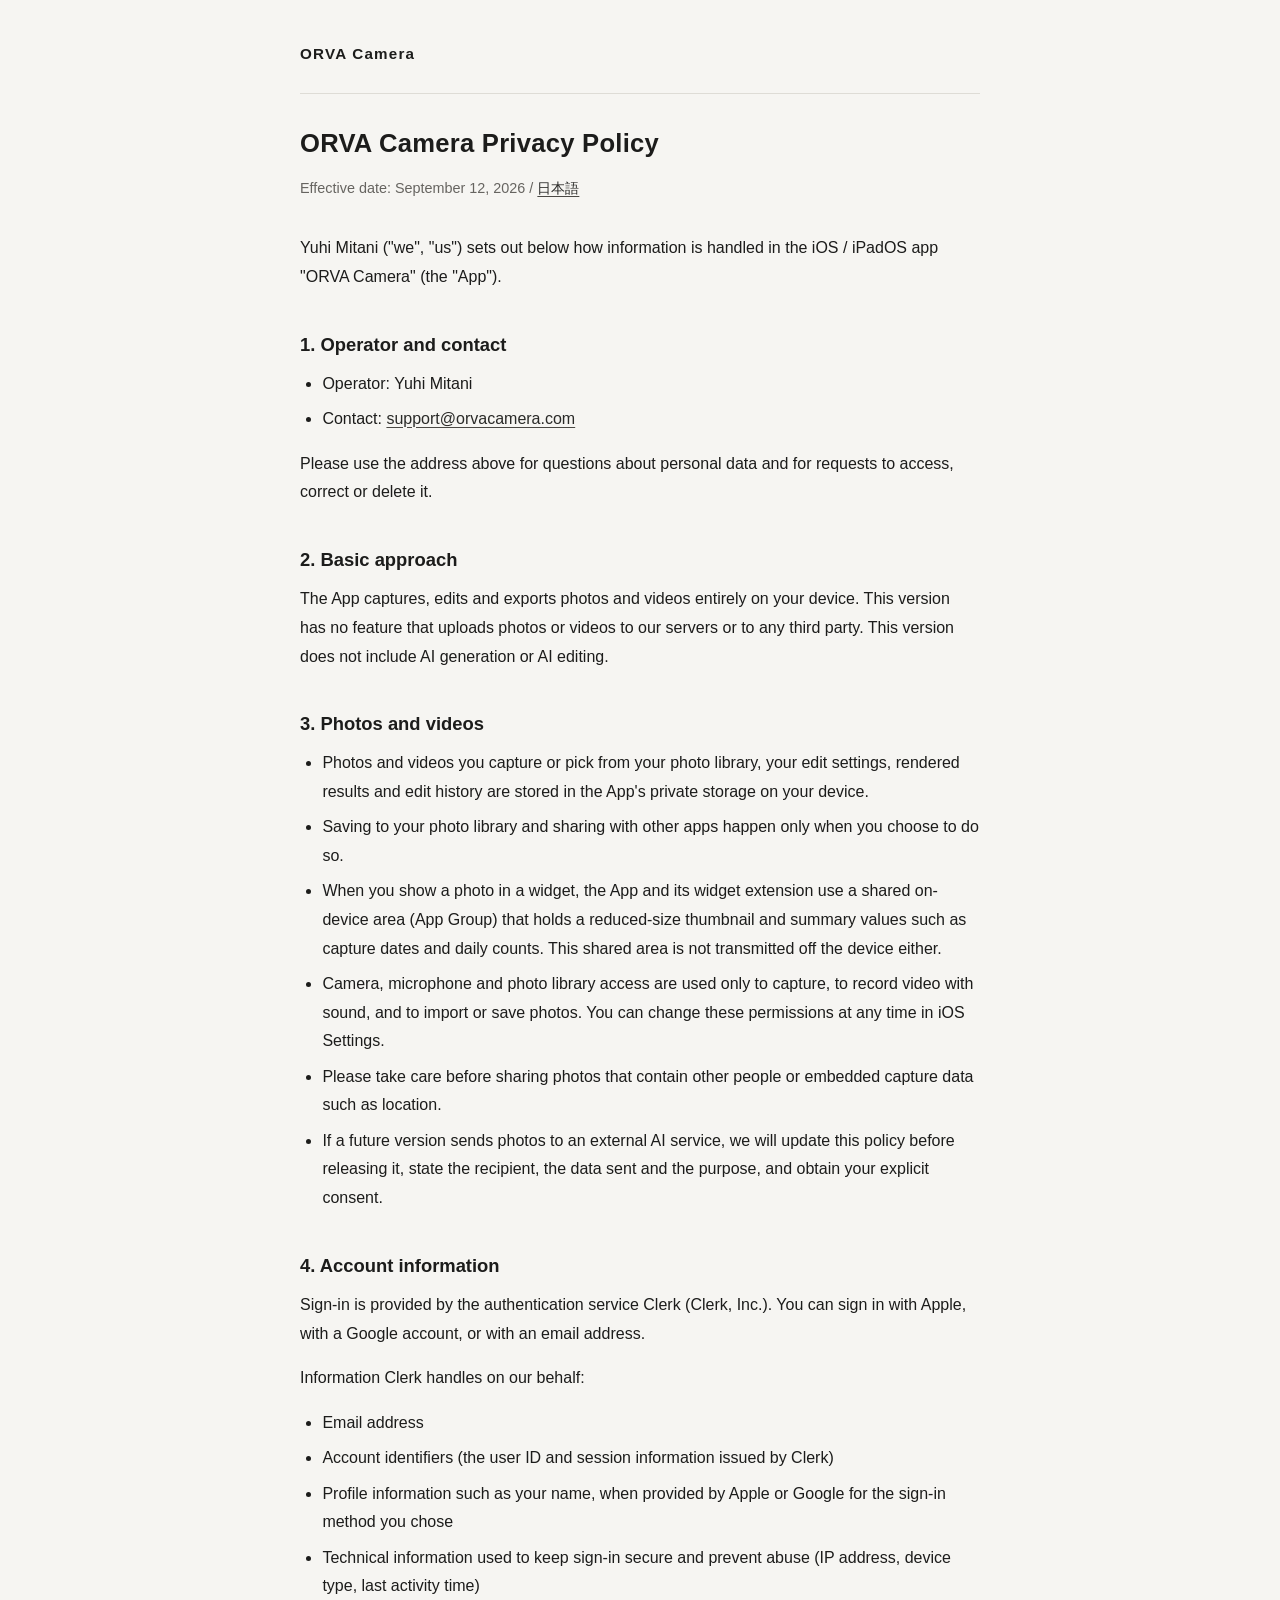
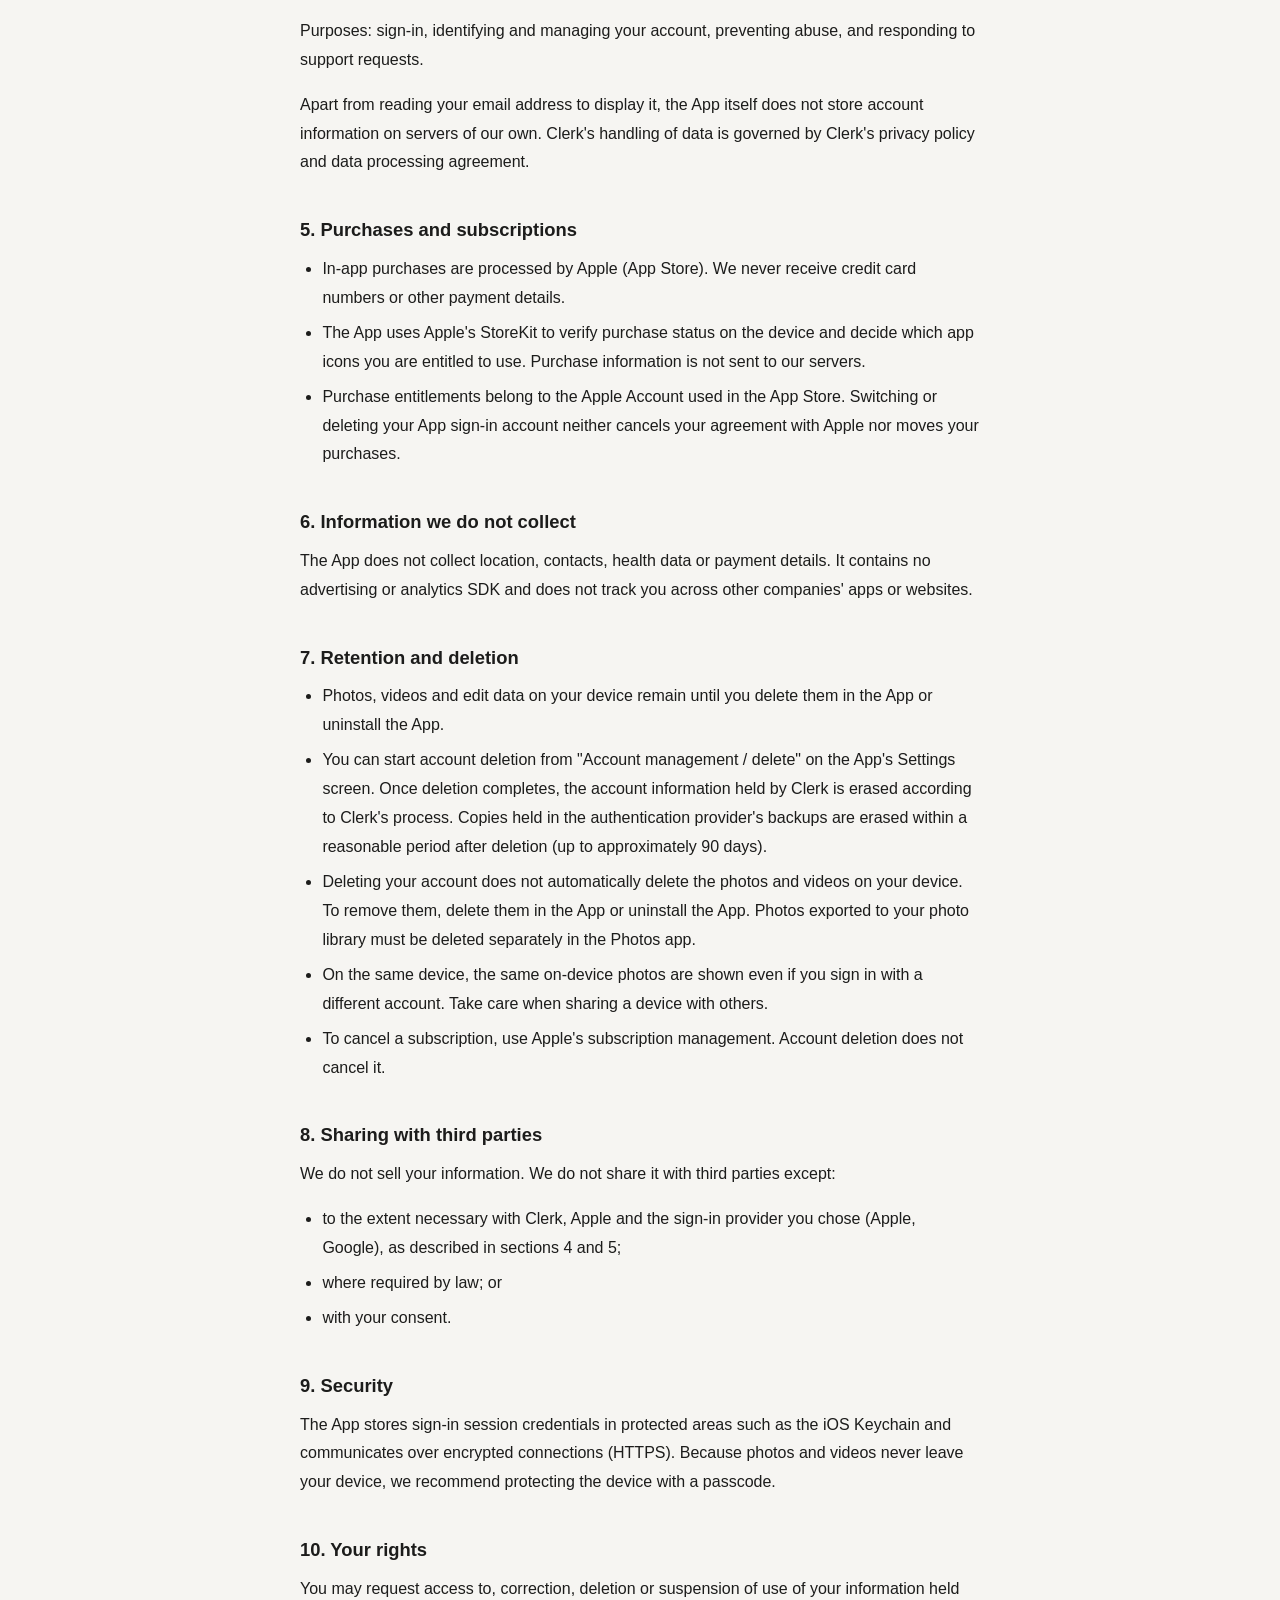
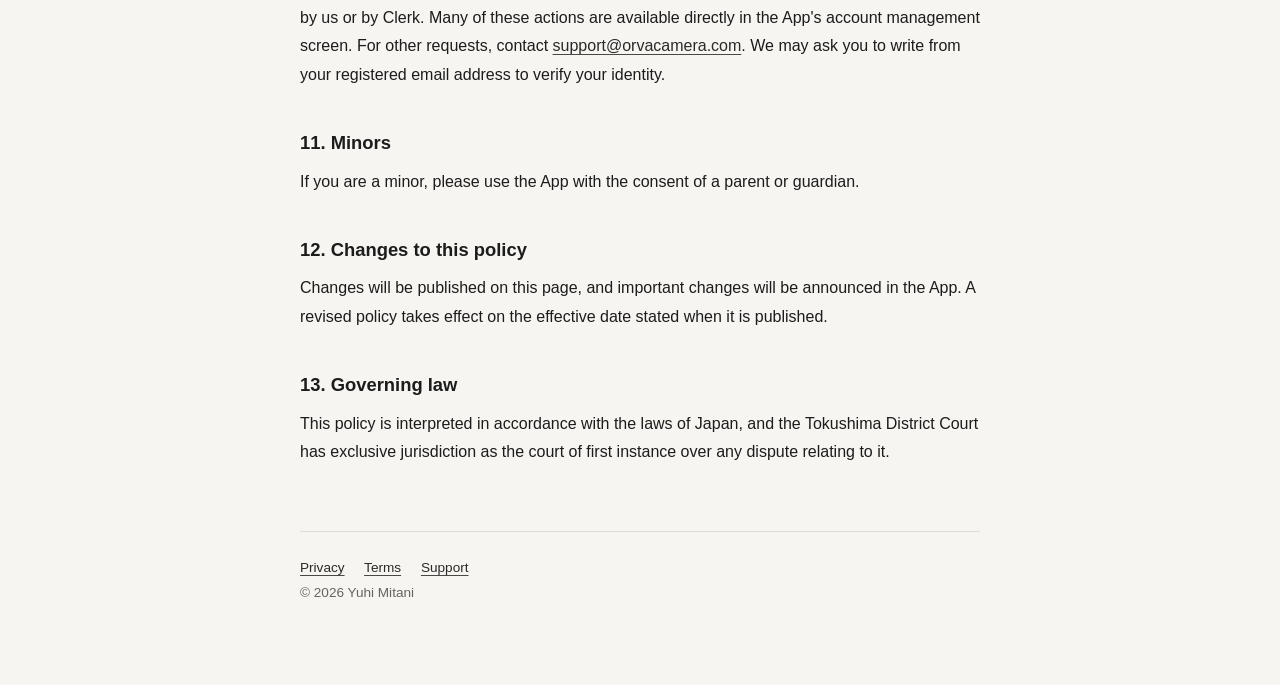
==== privacy-en.html @ 993635c6 "Publish ORVA Camera legal and support pages Co-Authored-By: Claude Fable 5.1 <noreply@anthropic.com>" ====
<!doctype html>
<html lang="en">
<head>
  <meta charset="utf-8">
  <meta name="viewport" content="width=device-width, initial-scale=1">
  <title>Privacy Policy — ORVA Camera</title>
  <link rel="stylesheet" href="style.css">
</head>
<body>
  <div class="wrap">
    <header class="site">
      <a href="index.html">ORVA Camera</a>
    </header>

    <main>
      <h1>ORVA Camera Privacy Policy</h1>
      <p class="meta">Effective date: September 12, 2026 / <a href="privacy.html">日本語</a></p>

      <p>Yuhi Mitani ("we", "us") sets out below how information is handled in the iOS / iPadOS app "ORVA Camera" (the "App").</p>

      <h2>1. Operator and contact</h2>
      <ul>
        <li>Operator: Yuhi Mitani</li>
        <li>Contact: <a href="mailto:support@orvacamera.com">support@orvacamera.com</a></li>
      </ul>
      <p>Please use the address above for questions about personal data and for requests to access, correct or delete it.</p>

      <h2>2. Basic approach</h2>
      <p>The App captures, edits and exports photos and videos entirely on your device. This version has no feature that uploads photos or videos to our servers or to any third party. This version does not include AI generation or AI editing.</p>

      <h2>3. Photos and videos</h2>
      <ul>
        <li>Photos and videos you capture or pick from your photo library, your edit settings, rendered results and edit history are stored in the App's private storage on your device.</li>
        <li>Saving to your photo library and sharing with other apps happen only when you choose to do so.</li>
        <li>When you show a photo in a widget, the App and its widget extension use a shared on-device area (App Group) that holds a reduced-size thumbnail and summary values such as capture dates and daily counts. This shared area is not transmitted off the device either.</li>
        <li>Camera, microphone and photo library access are used only to capture, to record video with sound, and to import or save photos. You can change these permissions at any time in iOS Settings.</li>
        <li>Please take care before sharing photos that contain other people or embedded capture data such as location.</li>
        <li>If a future version sends photos to an external AI service, we will update this policy before releasing it, state the recipient, the data sent and the purpose, and obtain your explicit consent.</li>
      </ul>

      <h2>4. Account information</h2>
      <p>Sign-in is provided by the authentication service Clerk (Clerk, Inc.). You can sign in with Apple, with a Google account, or with an email address.</p>
      <p>Information Clerk handles on our behalf:</p>
      <ul>
        <li>Email address</li>
        <li>Account identifiers (the user ID and session information issued by Clerk)</li>
        <li>Profile information such as your name, when provided by Apple or Google for the sign-in method you chose</li>
        <li>Technical information used to keep sign-in secure and prevent abuse (IP address, device type, last activity time)</li>
      </ul>
      <p>Purposes: sign-in, identifying and managing your account, preventing abuse, and responding to support requests.</p>
      <p>Apart from reading your email address to display it, the App itself does not store account information on servers of our own. Clerk's handling of data is governed by Clerk's privacy policy and data processing agreement.</p>

      <h2>5. Purchases and subscriptions</h2>
      <ul>
        <li>In-app purchases are processed by Apple (App Store). We never receive credit card numbers or other payment details.</li>
        <li>The App uses Apple's StoreKit to verify purchase status on the device and decide which app icons you are entitled to use. Purchase information is not sent to our servers.</li>
        <li>Purchase entitlements belong to the Apple Account used in the App Store. Switching or deleting your App sign-in account neither cancels your agreement with Apple nor moves your purchases.</li>
      </ul>

      <h2>6. Information we do not collect</h2>
      <p>The App does not collect location, contacts, health data or payment details. It contains no advertising or analytics SDK and does not track you across other companies' apps or websites.</p>

      <h2>7. Retention and deletion</h2>
      <ul>
        <li>Photos, videos and edit data on your device remain until you delete them in the App or uninstall the App.</li>
        <li>You can start account deletion from "Account management / delete" on the App's Settings screen. Once deletion completes, the account information held by Clerk is erased according to Clerk's process. Copies held in the authentication provider's backups are erased within a reasonable period after deletion (up to approximately 90 days).</li>
        <li>Deleting your account does not automatically delete the photos and videos on your device. To remove them, delete them in the App or uninstall the App. Photos exported to your photo library must be deleted separately in the Photos app.</li>
        <li>On the same device, the same on-device photos are shown even if you sign in with a different account. Take care when sharing a device with others.</li>
        <li>To cancel a subscription, use Apple's subscription management. Account deletion does not cancel it.</li>
      </ul>

      <h2>8. Sharing with third parties</h2>
      <p>We do not sell your information. We do not share it with third parties except:</p>
      <ul>
        <li>to the extent necessary with Clerk, Apple and the sign-in provider you chose (Apple, Google), as described in sections 4 and 5;</li>
        <li>where required by law; or</li>
        <li>with your consent.</li>
      </ul>

      <h2>9. Security</h2>
      <p>The App stores sign-in session credentials in protected areas such as the iOS Keychain and communicates over encrypted connections (HTTPS). Because photos and videos never leave your device, we recommend protecting the device with a passcode.</p>

      <h2>10. Your rights</h2>
      <p>You may request access to, correction, deletion or suspension of use of your information held by us or by Clerk. Many of these actions are available directly in the App's account management screen. For other requests, contact <a href="mailto:support@orvacamera.com">support@orvacamera.com</a>. We may ask you to write from your registered email address to verify your identity.</p>

      <h2>11. Minors</h2>
      <p>If you are a minor, please use the App with the consent of a parent or guardian.</p>

      <h2>12. Changes to this policy</h2>
      <p>Changes will be published on this page, and important changes will be announced in the App. A revised policy takes effect on the effective date stated when it is published.</p>

      <h2>13. Governing law</h2>
      <p>This policy is interpreted in accordance with the laws of Japan, and the Tokushima District Court has exclusive jurisdiction as the court of first instance over any dispute relating to it.</p>
    </main>

    <footer class="site">
      <nav>
        <a href="privacy-en.html">Privacy</a>
        <a href="terms-en.html">Terms</a>
        <a href="support.html">Support</a>
      </nav>
      <p>© 2026 Yuhi Mitani</p>
    </footer>
  </div>
</body>
</html>
---- style.css ----
:root {
  color-scheme: dark light;
  --bg: #0f0f10;
  --fg: #e6e4df;
  --muted: #9a978f;
  --line: #2a2a2c;
  --link: #d9d5cc;
  --accent: #b8b3a7;
}

@media (prefers-color-scheme: light) {
  :root {
    --bg: #f6f5f2;
    --fg: #1c1c1b;
    --muted: #666460;
    --line: #dedcd6;
    --link: #2a2a28;
    --accent: #4a4844;
  }
}

* {
  box-sizing: border-box;
}

html {
  -webkit-text-size-adjust: 100%;
}

body {
  margin: 0;
  background: var(--bg);
  color: var(--fg);
  font-family: -apple-system, BlinkMacSystemFont, "Helvetica Neue", "Hiragino Sans", "Hiragino Kaku Gothic ProN", "Yu Gothic", "Segoe UI", Roboto, Arial, sans-serif;
  font-size: 16px;
  line-height: 1.8;
  -webkit-font-smoothing: antialiased;
}

.wrap {
  max-width: 720px;
  margin: 0 auto;
  padding: 1.5rem 1.25rem 4rem;
}

header.site {
  padding: 1rem 0 1.5rem;
  border-bottom: 1px solid var(--line);
  margin-bottom: 2rem;
}

header.site a {
  color: var(--fg);
  text-decoration: none;
  font-weight: 600;
  letter-spacing: 0.08em;
  font-size: 0.95rem;
}

h1 {
  font-size: 1.6rem;
  line-height: 1.35;
  font-weight: 600;
  margin: 0 0 1rem;
  letter-spacing: 0.01em;
}

h2 {
  font-size: 1.15rem;
  line-height: 1.4;
  font-weight: 600;
  margin: 2.5rem 0 0.75rem;
}

h3 {
  font-size: 1rem;
  font-weight: 600;
  margin: 1.75rem 0 0.5rem;
}

p, ul, ol {
  margin: 0 0 1rem;
}

ul, ol {
  padding-left: 1.4rem;
}

li {
  margin-bottom: 0.4rem;
}

li ul {
  margin-top: 0.4rem;
}

a {
  color: var(--link);
  text-decoration: underline;
  text-decoration-color: var(--accent);
  text-underline-offset: 0.2em;
}

a:hover {
  text-decoration-color: var(--fg);
}

.meta {
  color: var(--muted);
  font-size: 0.9rem;
  margin-bottom: 2rem;
}

.tagline {
  font-size: 1.25rem;
  color: var(--muted);
  margin: 0 0 1.5rem;
}

.lead {
  margin-bottom: 2rem;
}

.en {
  color: var(--muted);
}

.links {
  list-style: none;
  padding: 0;
  margin: 2rem 0;
}

.links li {
  padding: 0.6rem 0;
  border-top: 1px solid var(--line);
}

.links li:last-child {
  border-bottom: 1px solid var(--line);
}

.links a {
  text-decoration: none;
}

.links a:hover {
  text-decoration: underline;
}

.store {
  display: inline-block;
  margin-top: 0.5rem;
  padding: 0.6rem 1.1rem;
  border: 1px solid var(--line);
  border-radius: 999px;
  color: var(--muted);
  text-decoration: none;
  font-size: 0.95rem;
}

hr.sep {
  border: 0;
  border-top: 1px solid var(--line);
  margin: 3rem 0;
}

footer.site {
  margin-top: 4rem;
  padding-top: 1.5rem;
  border-top: 1px solid var(--line);
  color: var(--muted);
  font-size: 0.85rem;
}

footer.site nav a {
  margin-right: 1rem;
}

@media (max-width: 480px) {
  body {
    font-size: 15px;
  }
  .wrap {
    padding: 1rem 1rem 3rem;
  }
  h1 {
    font-size: 1.4rem;
  }
}
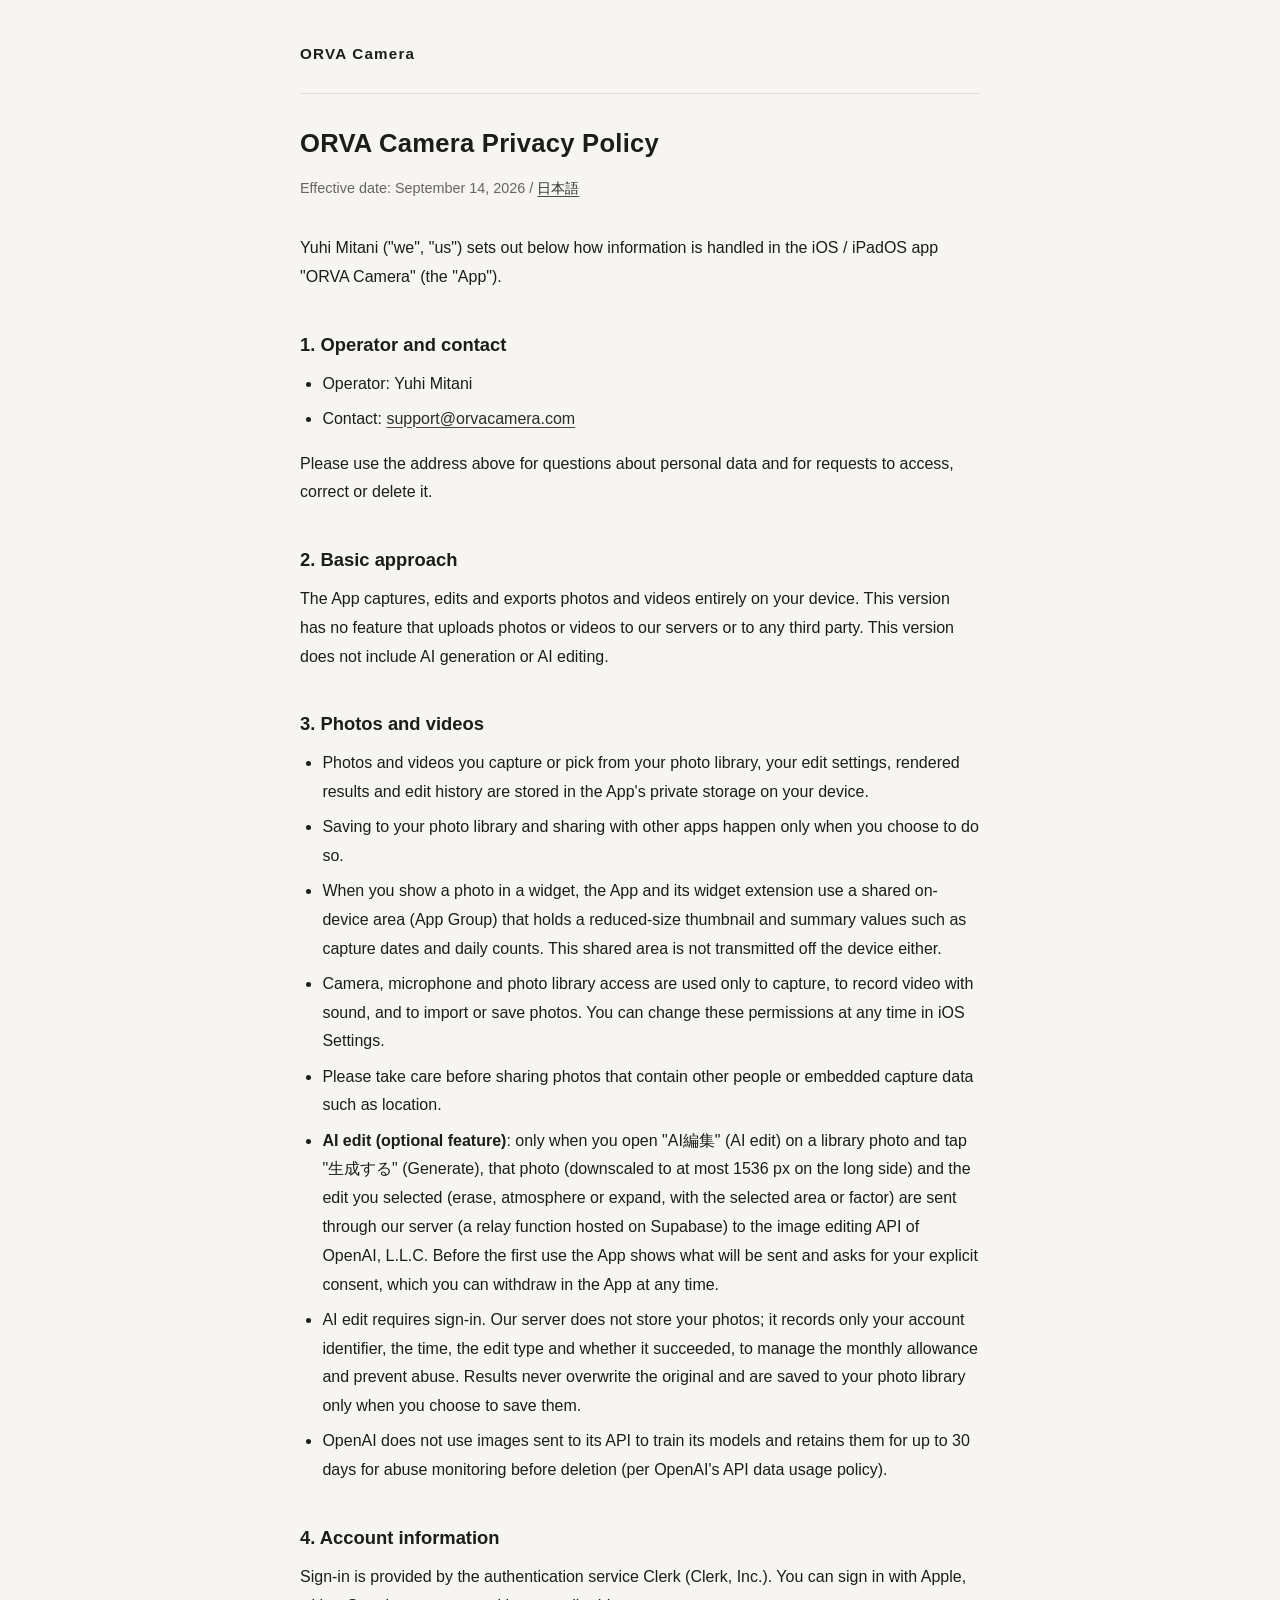
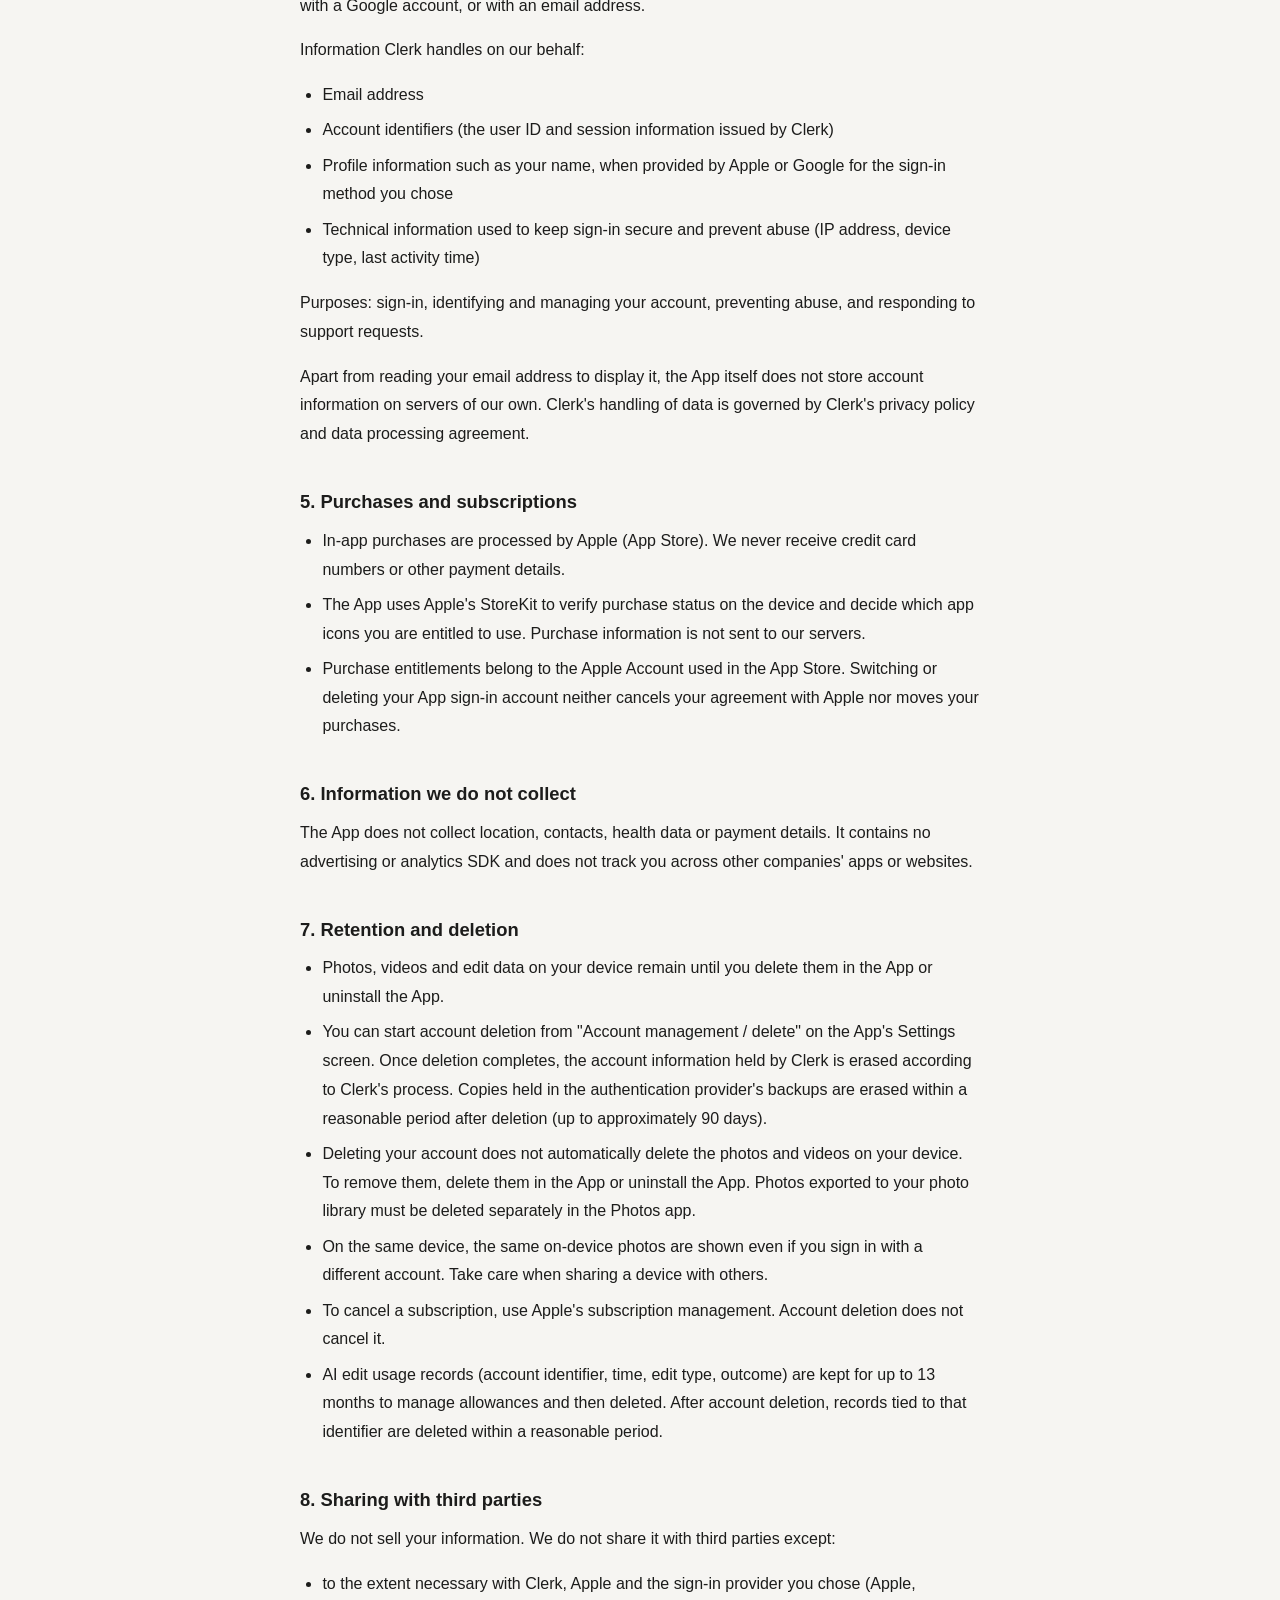
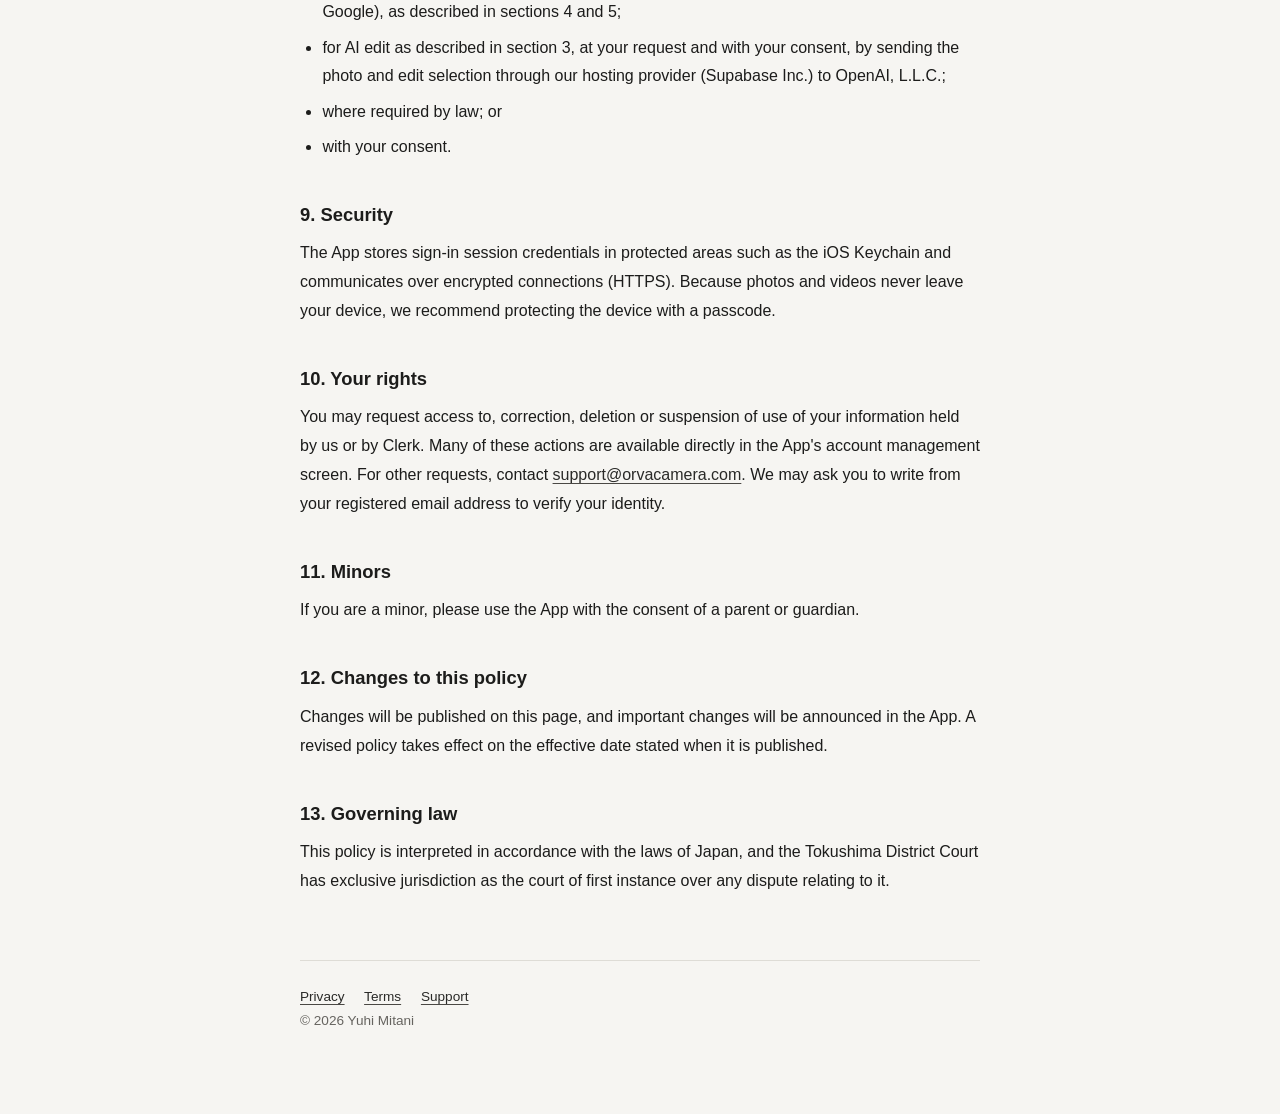
==== commit ceb5d6bc: "Describe the AI edit feature in privacy policy and terms" ====
--- a/privacy-en.html
+++ b/privacy-en.html
@@ -14,7 +14,7 @@
 
     <main>
       <h1>ORVA Camera Privacy Policy</h1>
-      <p class="meta">Effective date: September 12, 2026 / <a href="privacy.html">日本語</a></p>
+      <p class="meta">Effective date: September 14, 2026 / <a href="privacy.html">日本語</a></p>
 
       <p>Yuhi Mitani ("we", "us") sets out below how information is handled in the iOS / iPadOS app "ORVA Camera" (the "App").</p>
 
@@ -35,7 +35,9 @@
         <li>When you show a photo in a widget, the App and its widget extension use a shared on-device area (App Group) that holds a reduced-size thumbnail and summary values such as capture dates and daily counts. This shared area is not transmitted off the device either.</li>
         <li>Camera, microphone and photo library access are used only to capture, to record video with sound, and to import or save photos. You can change these permissions at any time in iOS Settings.</li>
         <li>Please take care before sharing photos that contain other people or embedded capture data such as location.</li>
-        <li>If a future version sends photos to an external AI service, we will update this policy before releasing it, state the recipient, the data sent and the purpose, and obtain your explicit consent.</li>
+        <li><strong>AI edit (optional feature)</strong>: only when you open "AI編集" (AI edit) on a library photo and tap "生成する" (Generate), that photo (downscaled to at most 1536 px on the long side) and the edit you selected (erase, atmosphere or expand, with the selected area or factor) are sent through our server (a relay function hosted on Supabase) to the image editing API of OpenAI, L.L.C. Before the first use the App shows what will be sent and asks for your explicit consent, which you can withdraw in the App at any time.</li>
+        <li>AI edit requires sign-in. Our server does not store your photos; it records only your account identifier, the time, the edit type and whether it succeeded, to manage the monthly allowance and prevent abuse. Results never overwrite the original and are saved to your photo library only when you choose to save them.</li>
+        <li>OpenAI does not use images sent to its API to train its models and retains them for up to 30 days for abuse monitoring before deletion (per OpenAI's API data usage policy).</li>
       </ul>
 
       <h2>4. Account information</h2>
@@ -67,12 +69,14 @@
         <li>Deleting your account does not automatically delete the photos and videos on your device. To remove them, delete them in the App or uninstall the App. Photos exported to your photo library must be deleted separately in the Photos app.</li>
         <li>On the same device, the same on-device photos are shown even if you sign in with a different account. Take care when sharing a device with others.</li>
         <li>To cancel a subscription, use Apple's subscription management. Account deletion does not cancel it.</li>
+        <li>AI edit usage records (account identifier, time, edit type, outcome) are kept for up to 13 months to manage allowances and then deleted. After account deletion, records tied to that identifier are deleted within a reasonable period.</li>
       </ul>
 
       <h2>8. Sharing with third parties</h2>
       <p>We do not sell your information. We do not share it with third parties except:</p>
       <ul>
         <li>to the extent necessary with Clerk, Apple and the sign-in provider you chose (Apple, Google), as described in sections 4 and 5;</li>
+        <li>for AI edit as described in section 3, at your request and with your consent, by sending the photo and edit selection through our hosting provider (Supabase Inc.) to OpenAI, L.L.C.;</li>
         <li>where required by law; or</li>
         <li>with your consent.</li>
       </ul>
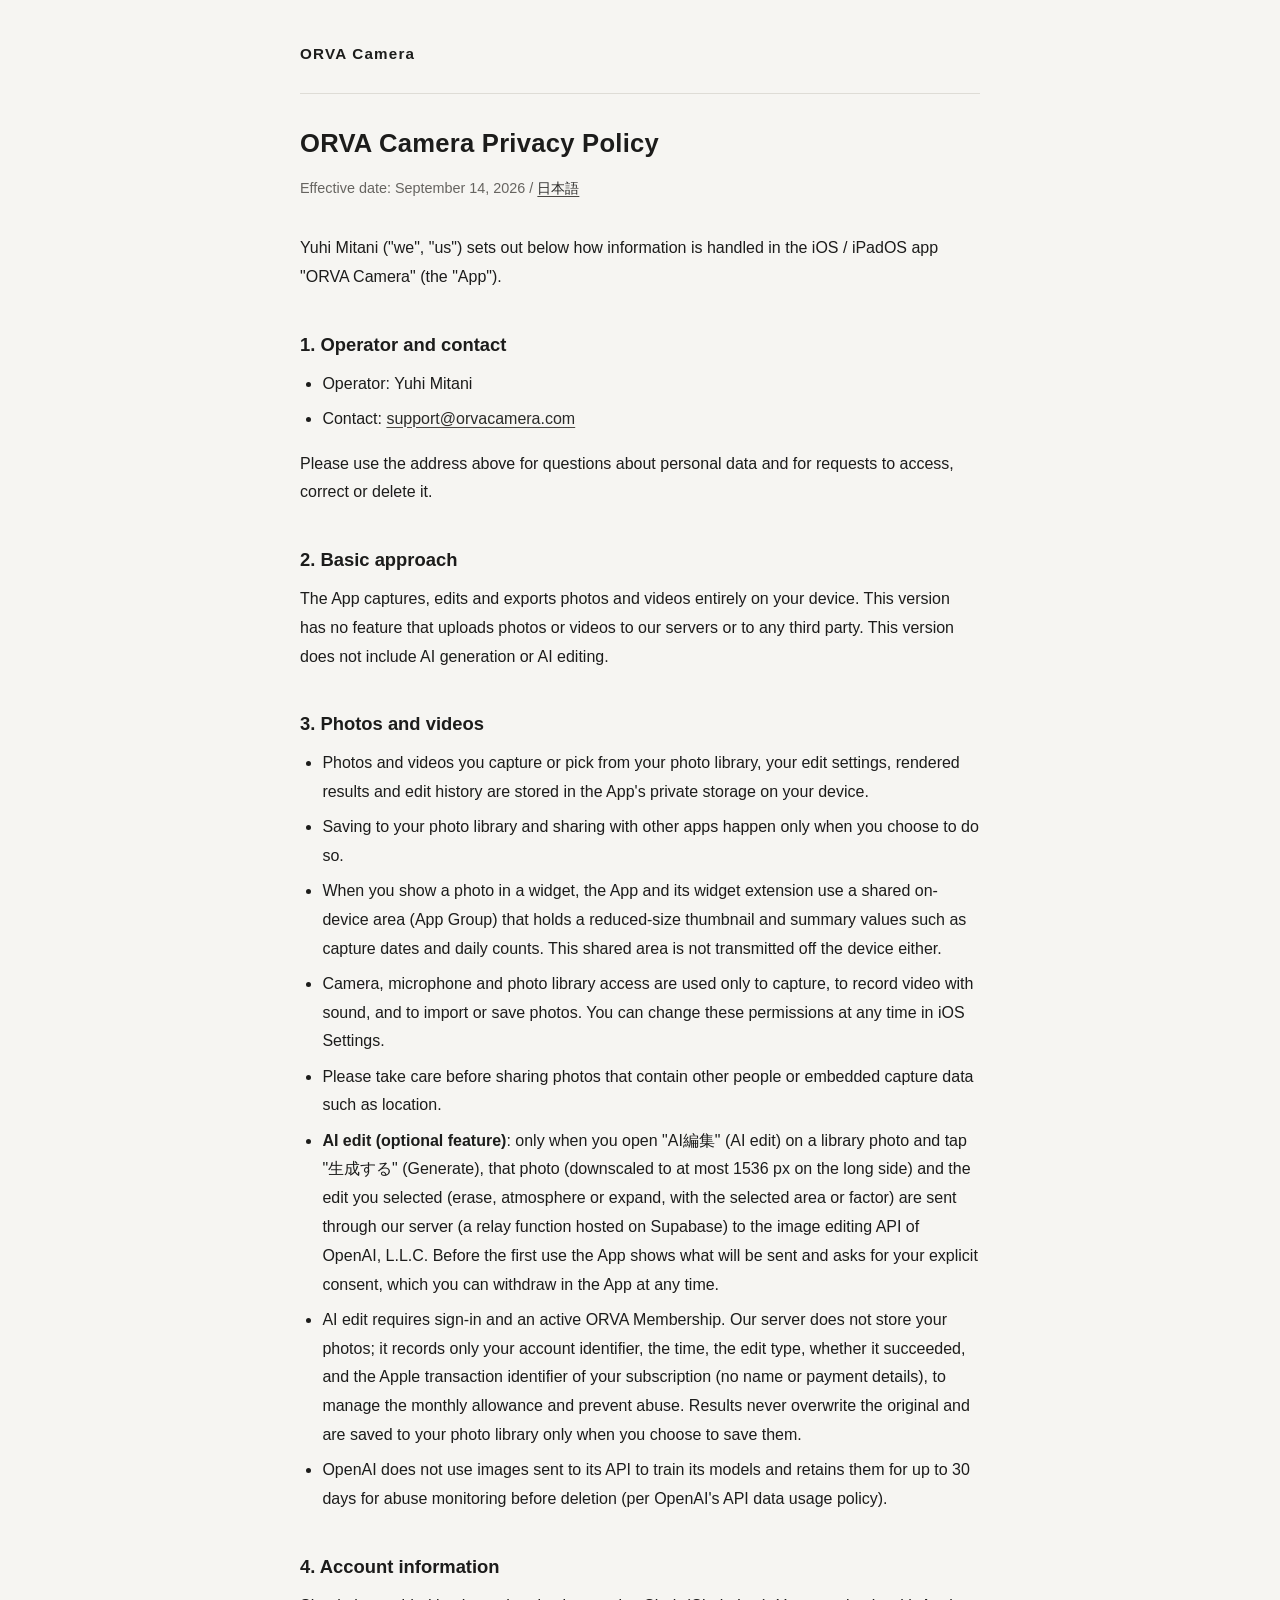
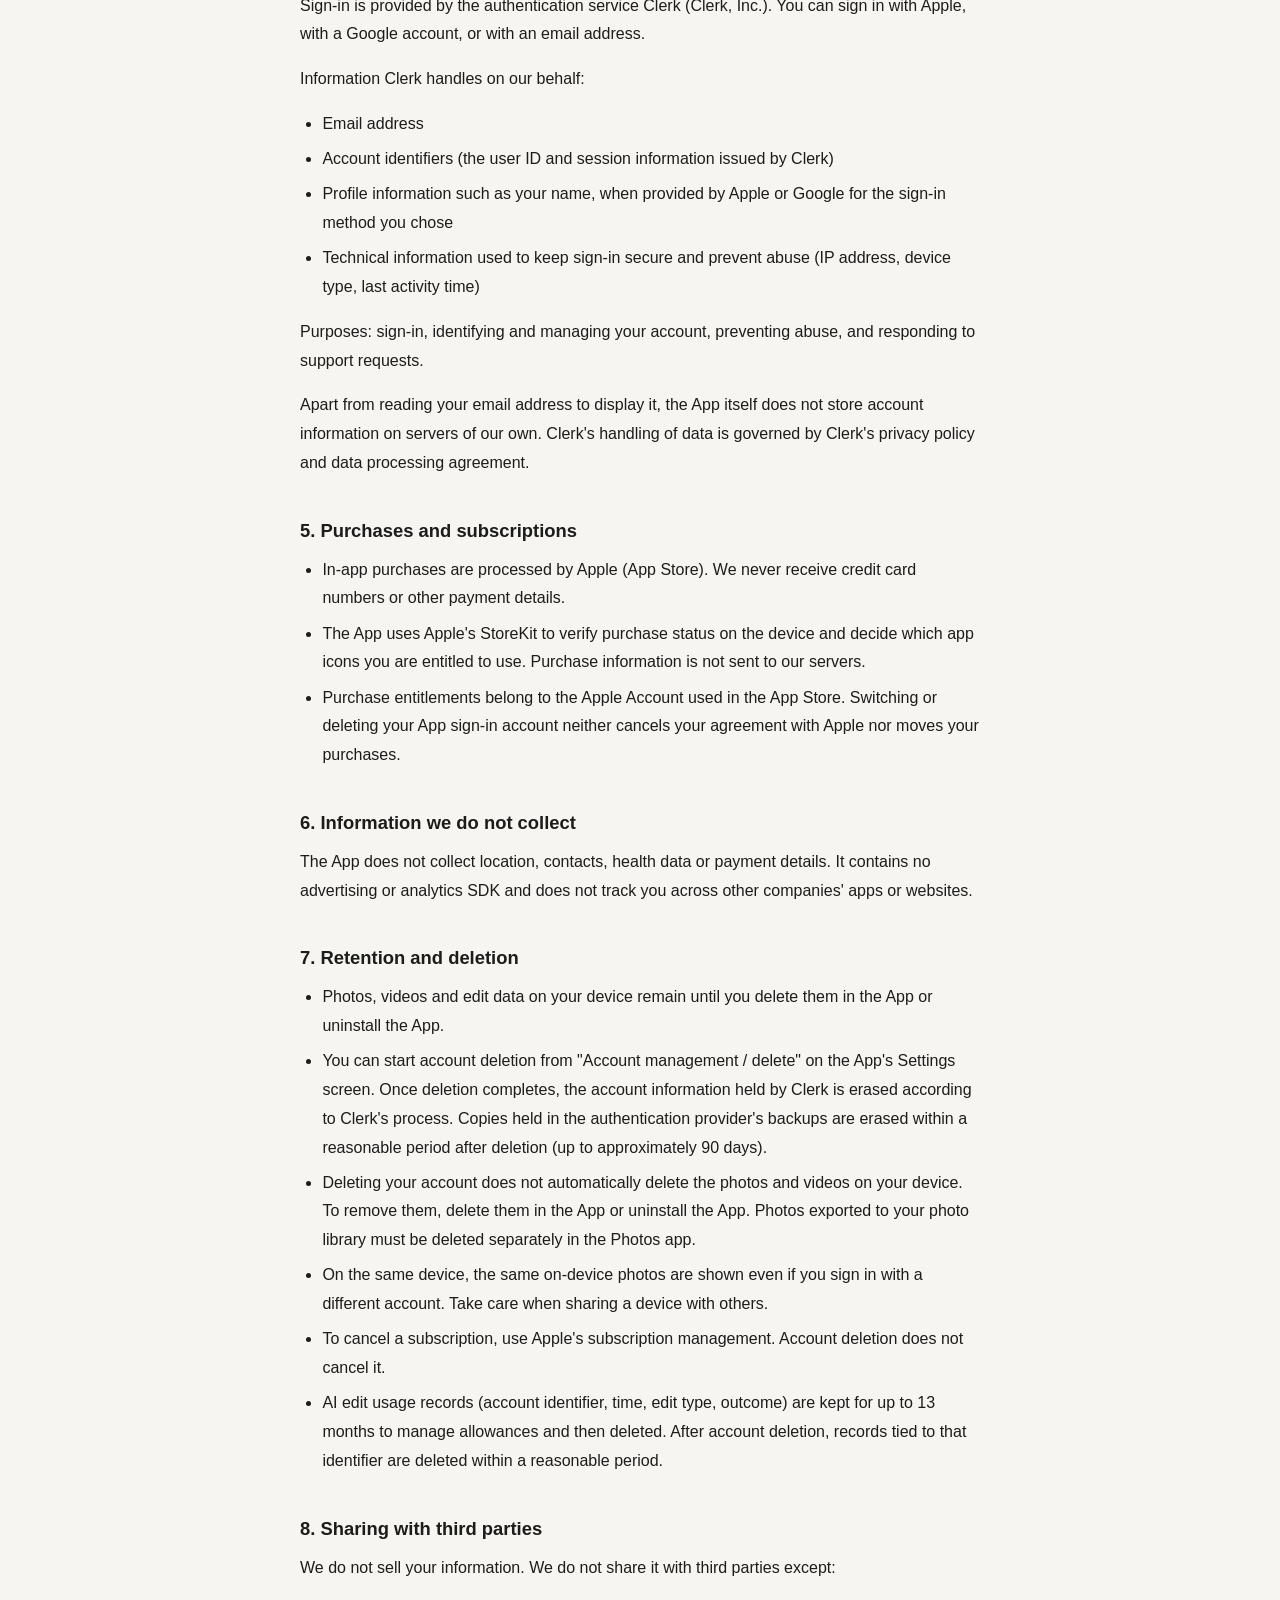
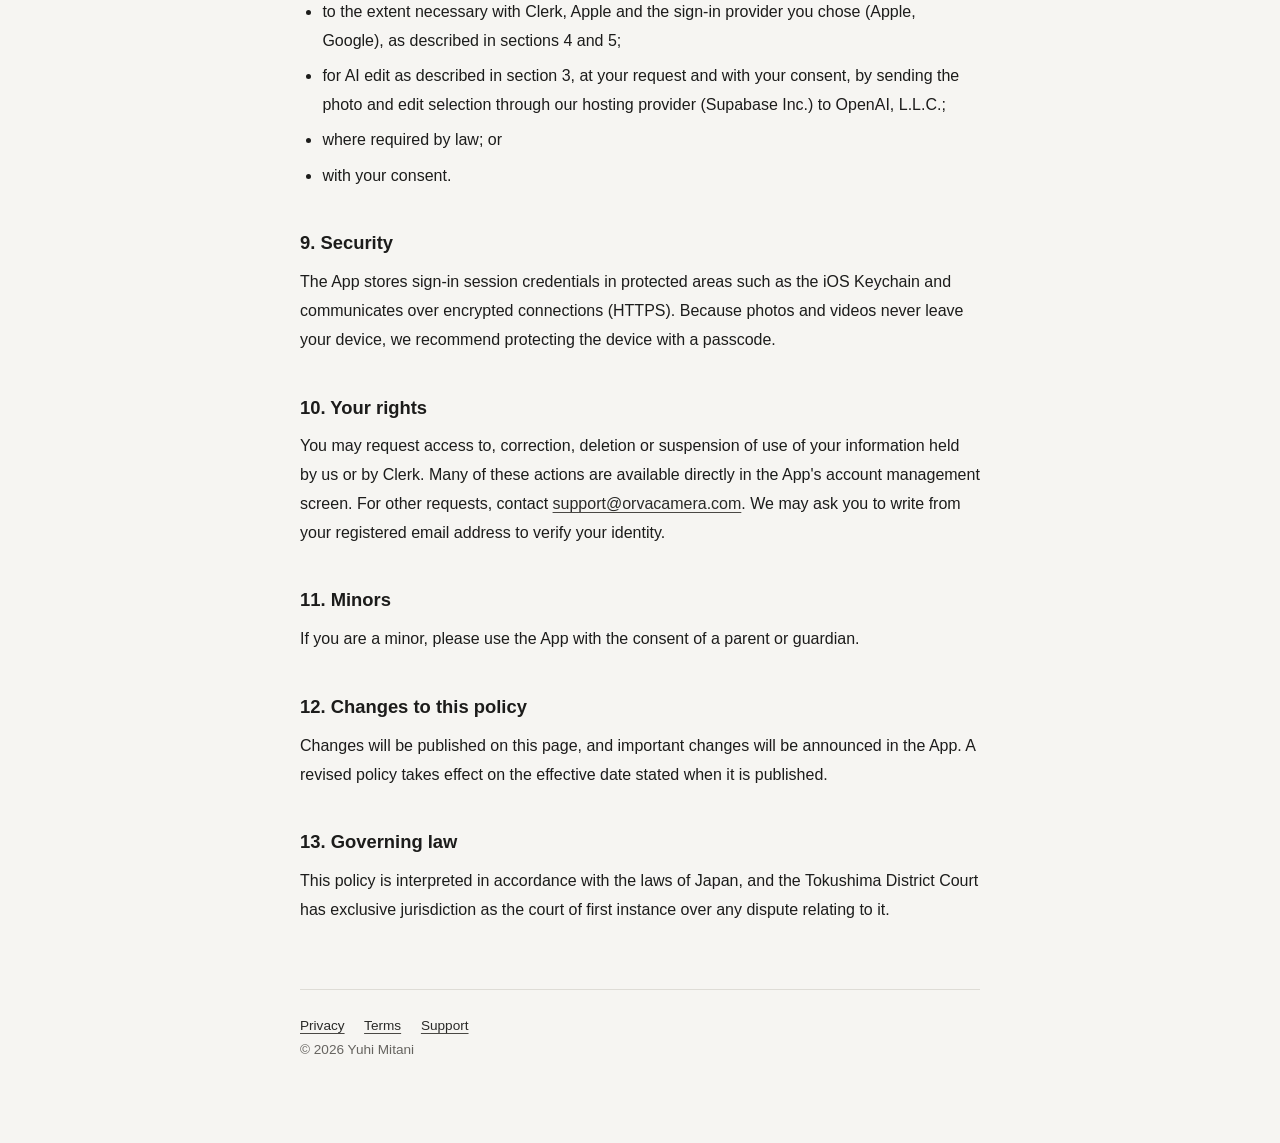
==== commit 4f3dcff9: "AI edit is part of ORVA Membership" ====
--- a/privacy-en.html
+++ b/privacy-en.html
@@ -36,7 +36,7 @@
         <li>Camera, microphone and photo library access are used only to capture, to record video with sound, and to import or save photos. You can change these permissions at any time in iOS Settings.</li>
         <li>Please take care before sharing photos that contain other people or embedded capture data such as location.</li>
         <li><strong>AI edit (optional feature)</strong>: only when you open "AI編集" (AI edit) on a library photo and tap "生成する" (Generate), that photo (downscaled to at most 1536 px on the long side) and the edit you selected (erase, atmosphere or expand, with the selected area or factor) are sent through our server (a relay function hosted on Supabase) to the image editing API of OpenAI, L.L.C. Before the first use the App shows what will be sent and asks for your explicit consent, which you can withdraw in the App at any time.</li>
-        <li>AI edit requires sign-in. Our server does not store your photos; it records only your account identifier, the time, the edit type and whether it succeeded, to manage the monthly allowance and prevent abuse. Results never overwrite the original and are saved to your photo library only when you choose to save them.</li>
+        <li>AI edit requires sign-in and an active ORVA Membership. Our server does not store your photos; it records only your account identifier, the time, the edit type, whether it succeeded, and the Apple transaction identifier of your subscription (no name or payment details), to manage the monthly allowance and prevent abuse. Results never overwrite the original and are saved to your photo library only when you choose to save them.</li>
         <li>OpenAI does not use images sent to its API to train its models and retains them for up to 30 days for abuse monitoring before deletion (per OpenAI's API data usage policy).</li>
       </ul>
 
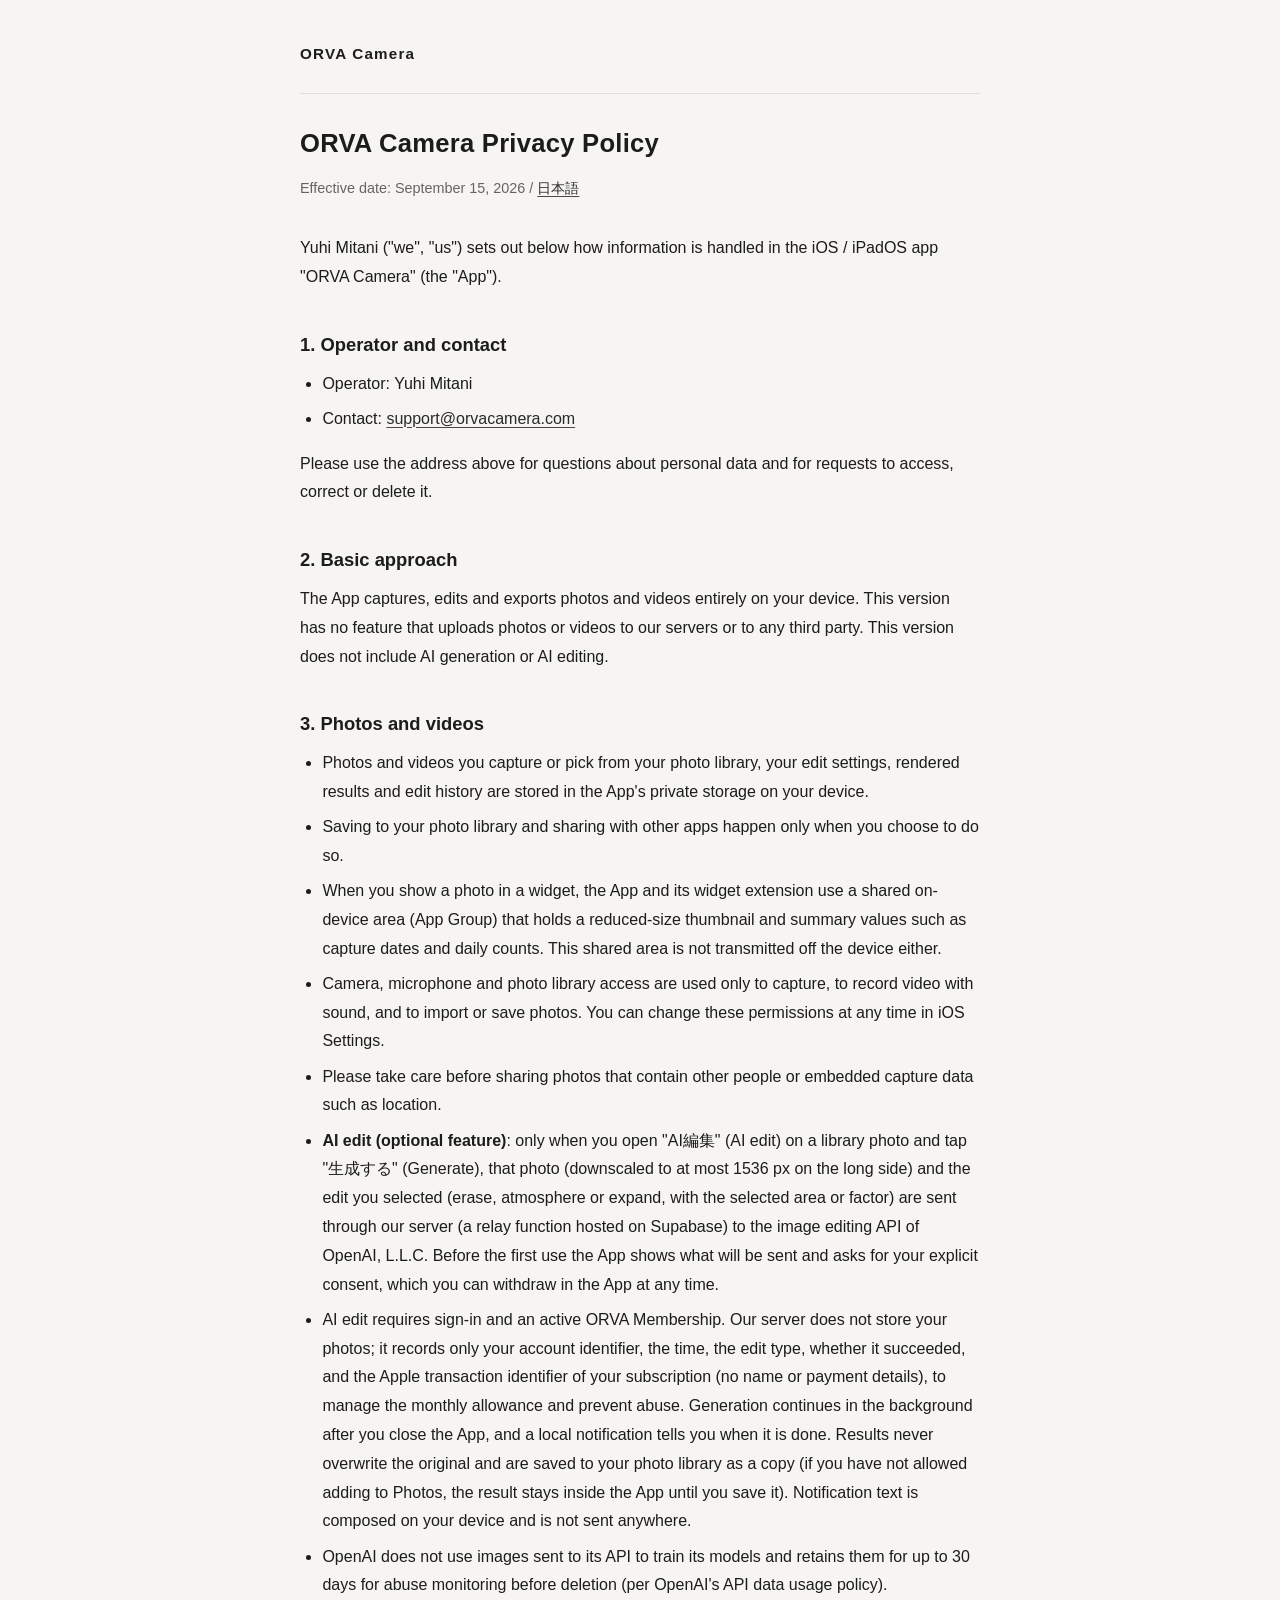
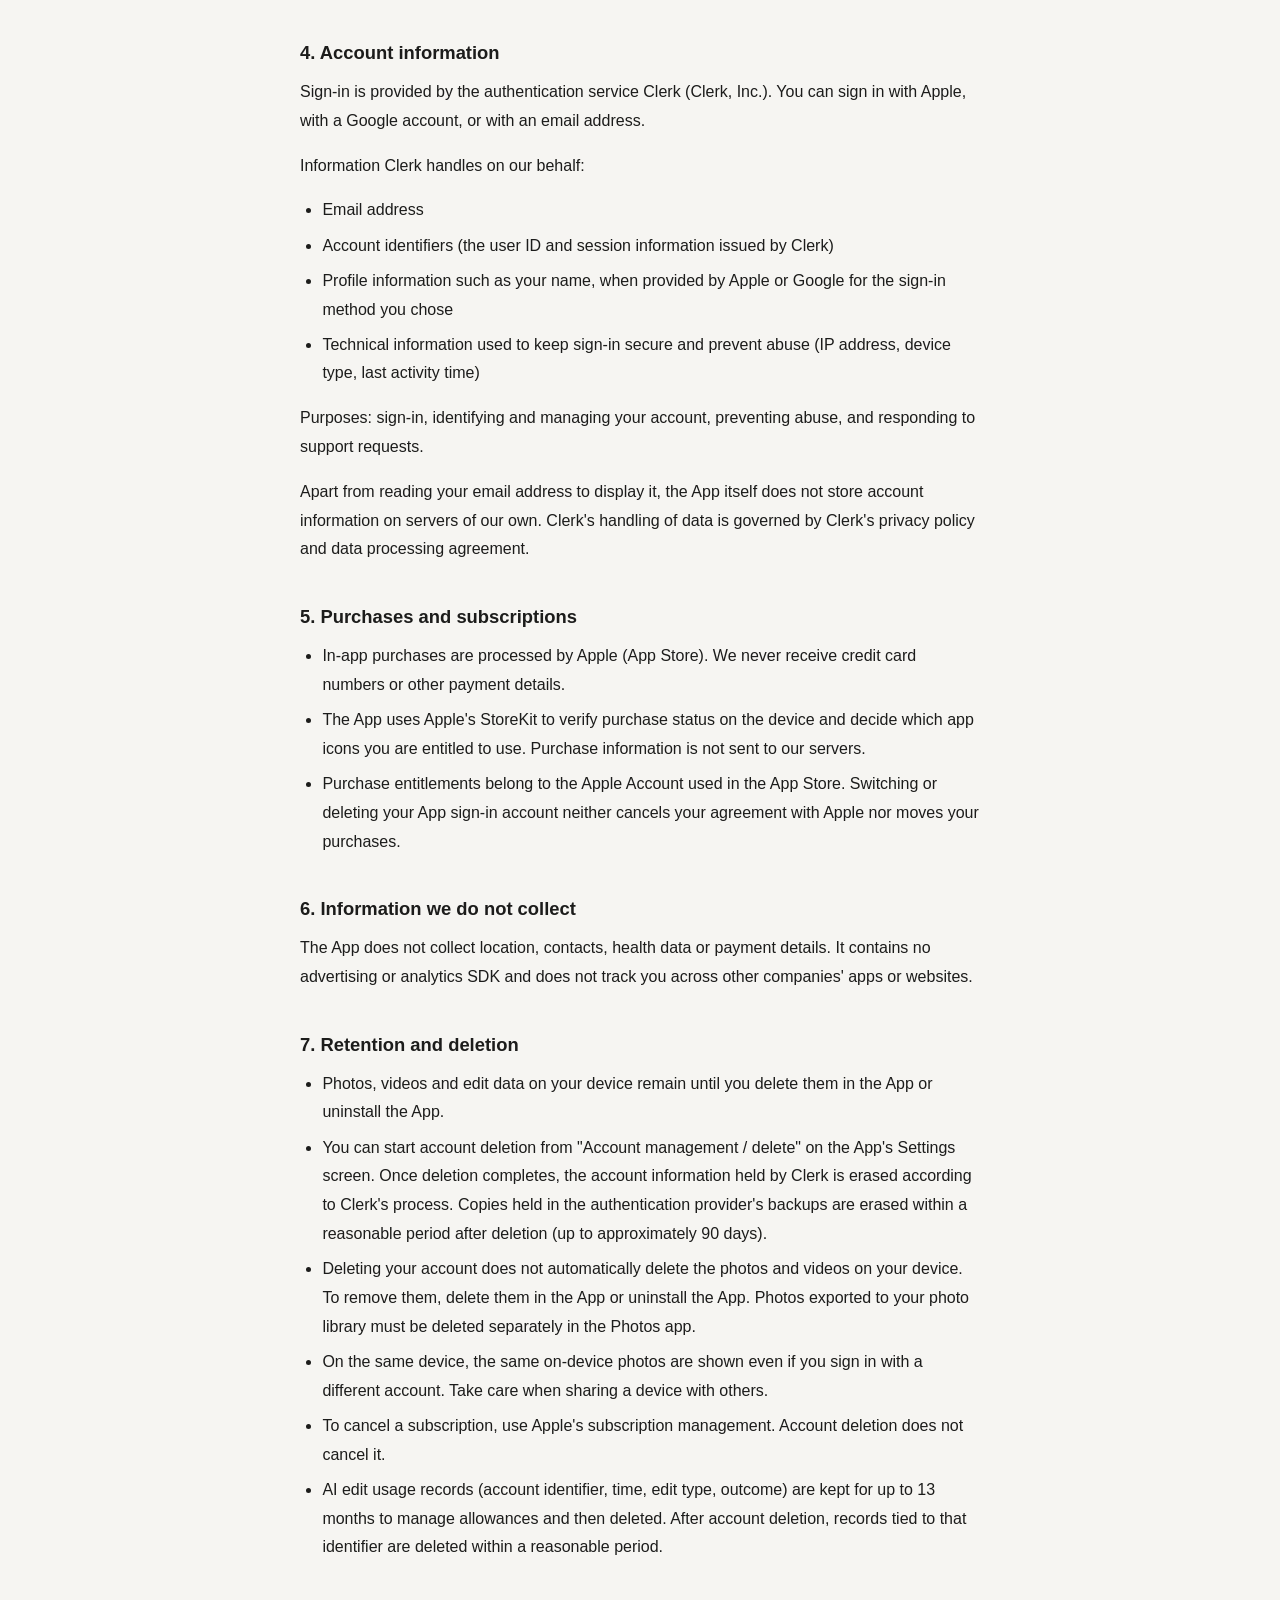
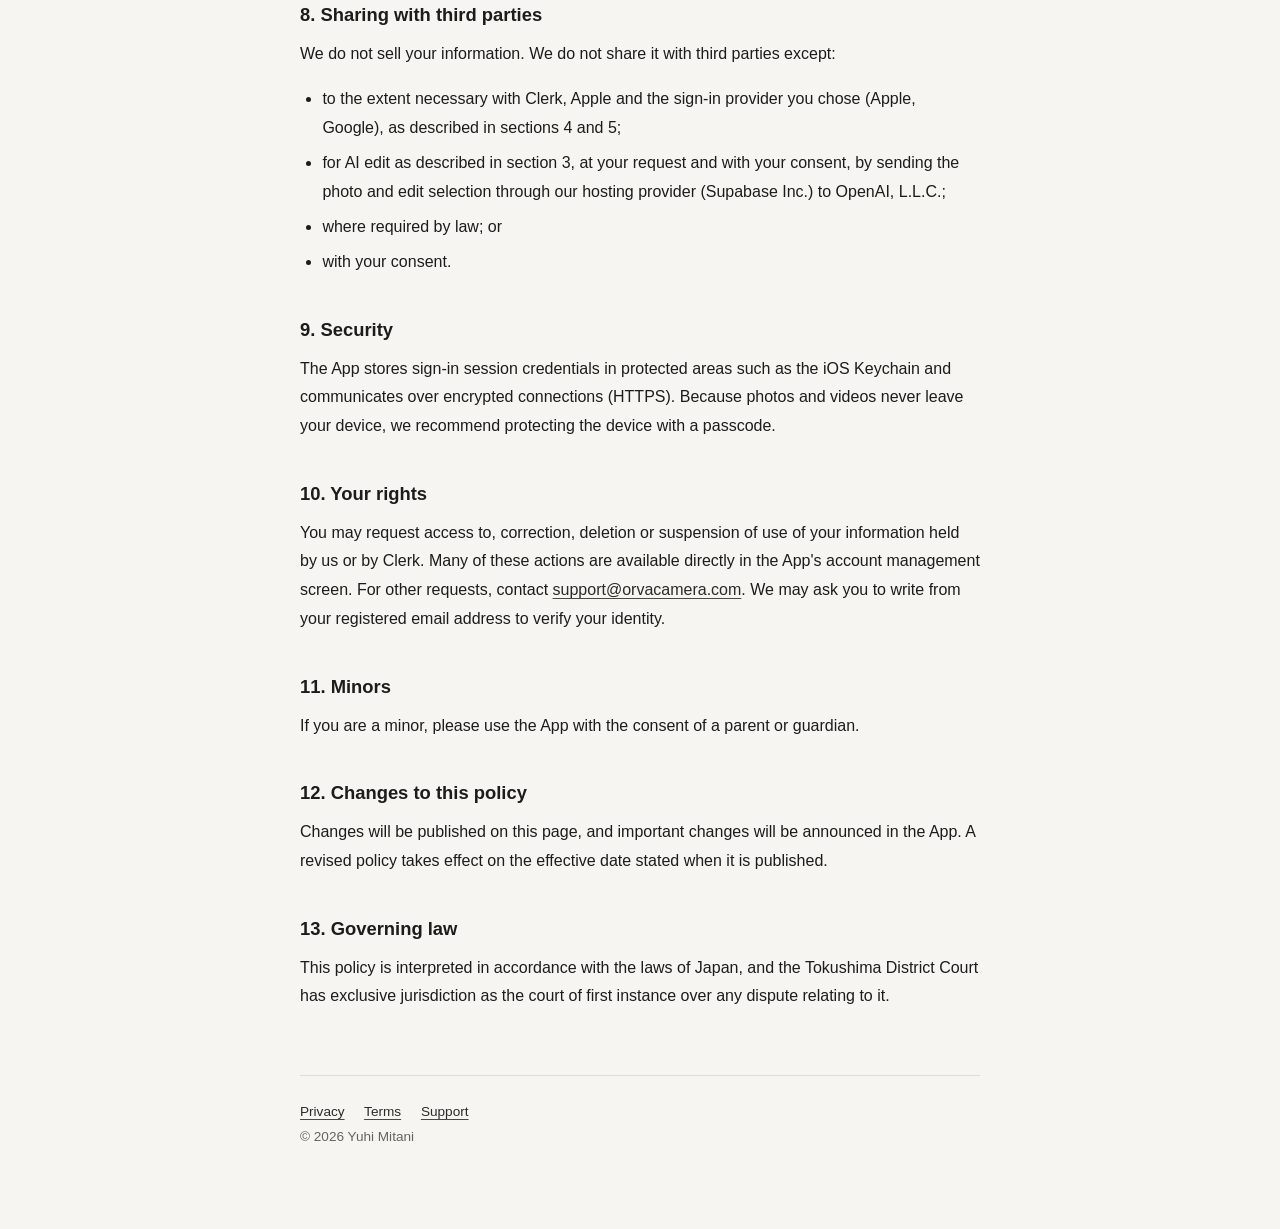
==== commit b5b25259: "Describe background AI generation and auto-save" ====
--- a/privacy-en.html
+++ b/privacy-en.html
@@ -14,7 +14,7 @@
 
     <main>
       <h1>ORVA Camera Privacy Policy</h1>
-      <p class="meta">Effective date: September 14, 2026 / <a href="privacy.html">日本語</a></p>
+      <p class="meta">Effective date: September 15, 2026 / <a href="privacy.html">日本語</a></p>
 
       <p>Yuhi Mitani ("we", "us") sets out below how information is handled in the iOS / iPadOS app "ORVA Camera" (the "App").</p>
 
@@ -36,7 +36,7 @@
         <li>Camera, microphone and photo library access are used only to capture, to record video with sound, and to import or save photos. You can change these permissions at any time in iOS Settings.</li>
         <li>Please take care before sharing photos that contain other people or embedded capture data such as location.</li>
         <li><strong>AI edit (optional feature)</strong>: only when you open "AI編集" (AI edit) on a library photo and tap "生成する" (Generate), that photo (downscaled to at most 1536 px on the long side) and the edit you selected (erase, atmosphere or expand, with the selected area or factor) are sent through our server (a relay function hosted on Supabase) to the image editing API of OpenAI, L.L.C. Before the first use the App shows what will be sent and asks for your explicit consent, which you can withdraw in the App at any time.</li>
-        <li>AI edit requires sign-in and an active ORVA Membership. Our server does not store your photos; it records only your account identifier, the time, the edit type, whether it succeeded, and the Apple transaction identifier of your subscription (no name or payment details), to manage the monthly allowance and prevent abuse. Results never overwrite the original and are saved to your photo library only when you choose to save them.</li>
+        <li>AI edit requires sign-in and an active ORVA Membership. Our server does not store your photos; it records only your account identifier, the time, the edit type, whether it succeeded, and the Apple transaction identifier of your subscription (no name or payment details), to manage the monthly allowance and prevent abuse. Generation continues in the background after you close the App, and a local notification tells you when it is done. Results never overwrite the original and are saved to your photo library as a copy (if you have not allowed adding to Photos, the result stays inside the App until you save it). Notification text is composed on your device and is not sent anywhere.</li>
         <li>OpenAI does not use images sent to its API to train its models and retains them for up to 30 days for abuse monitoring before deletion (per OpenAI's API data usage policy).</li>
       </ul>
 
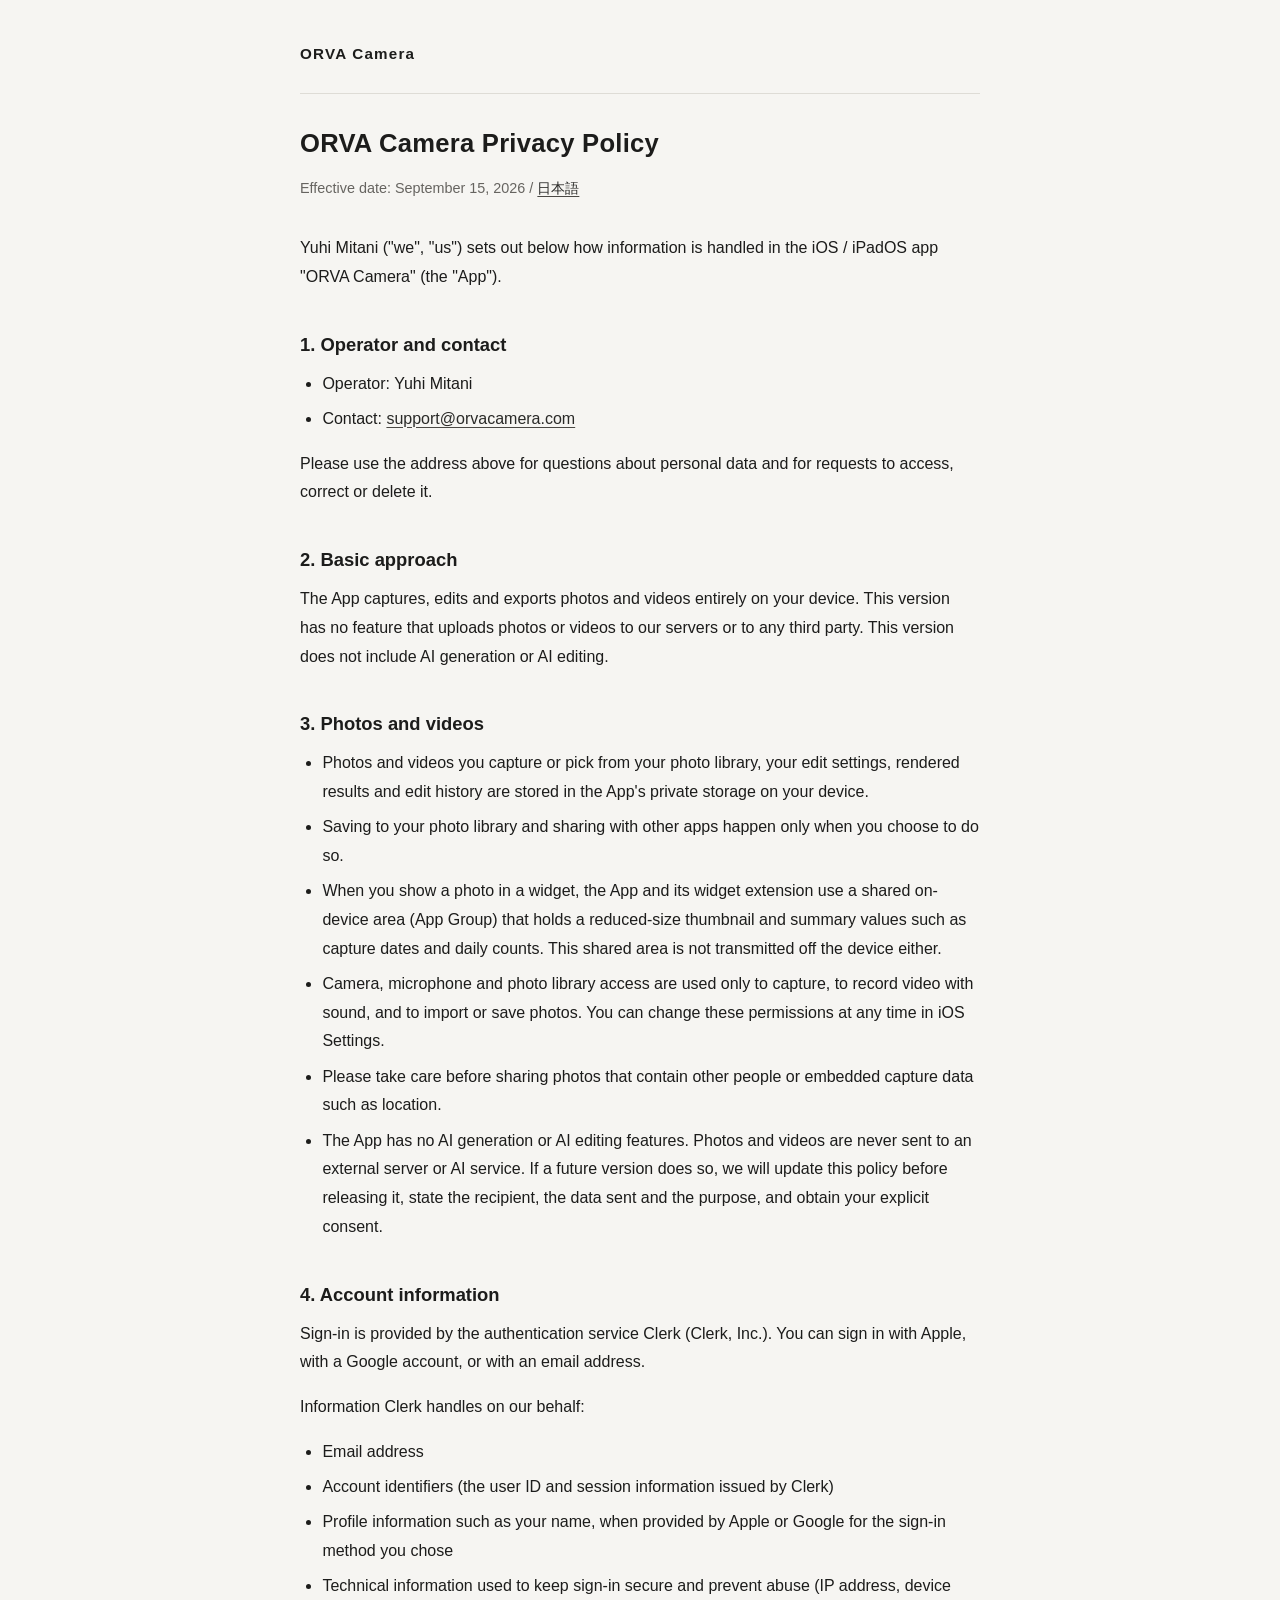
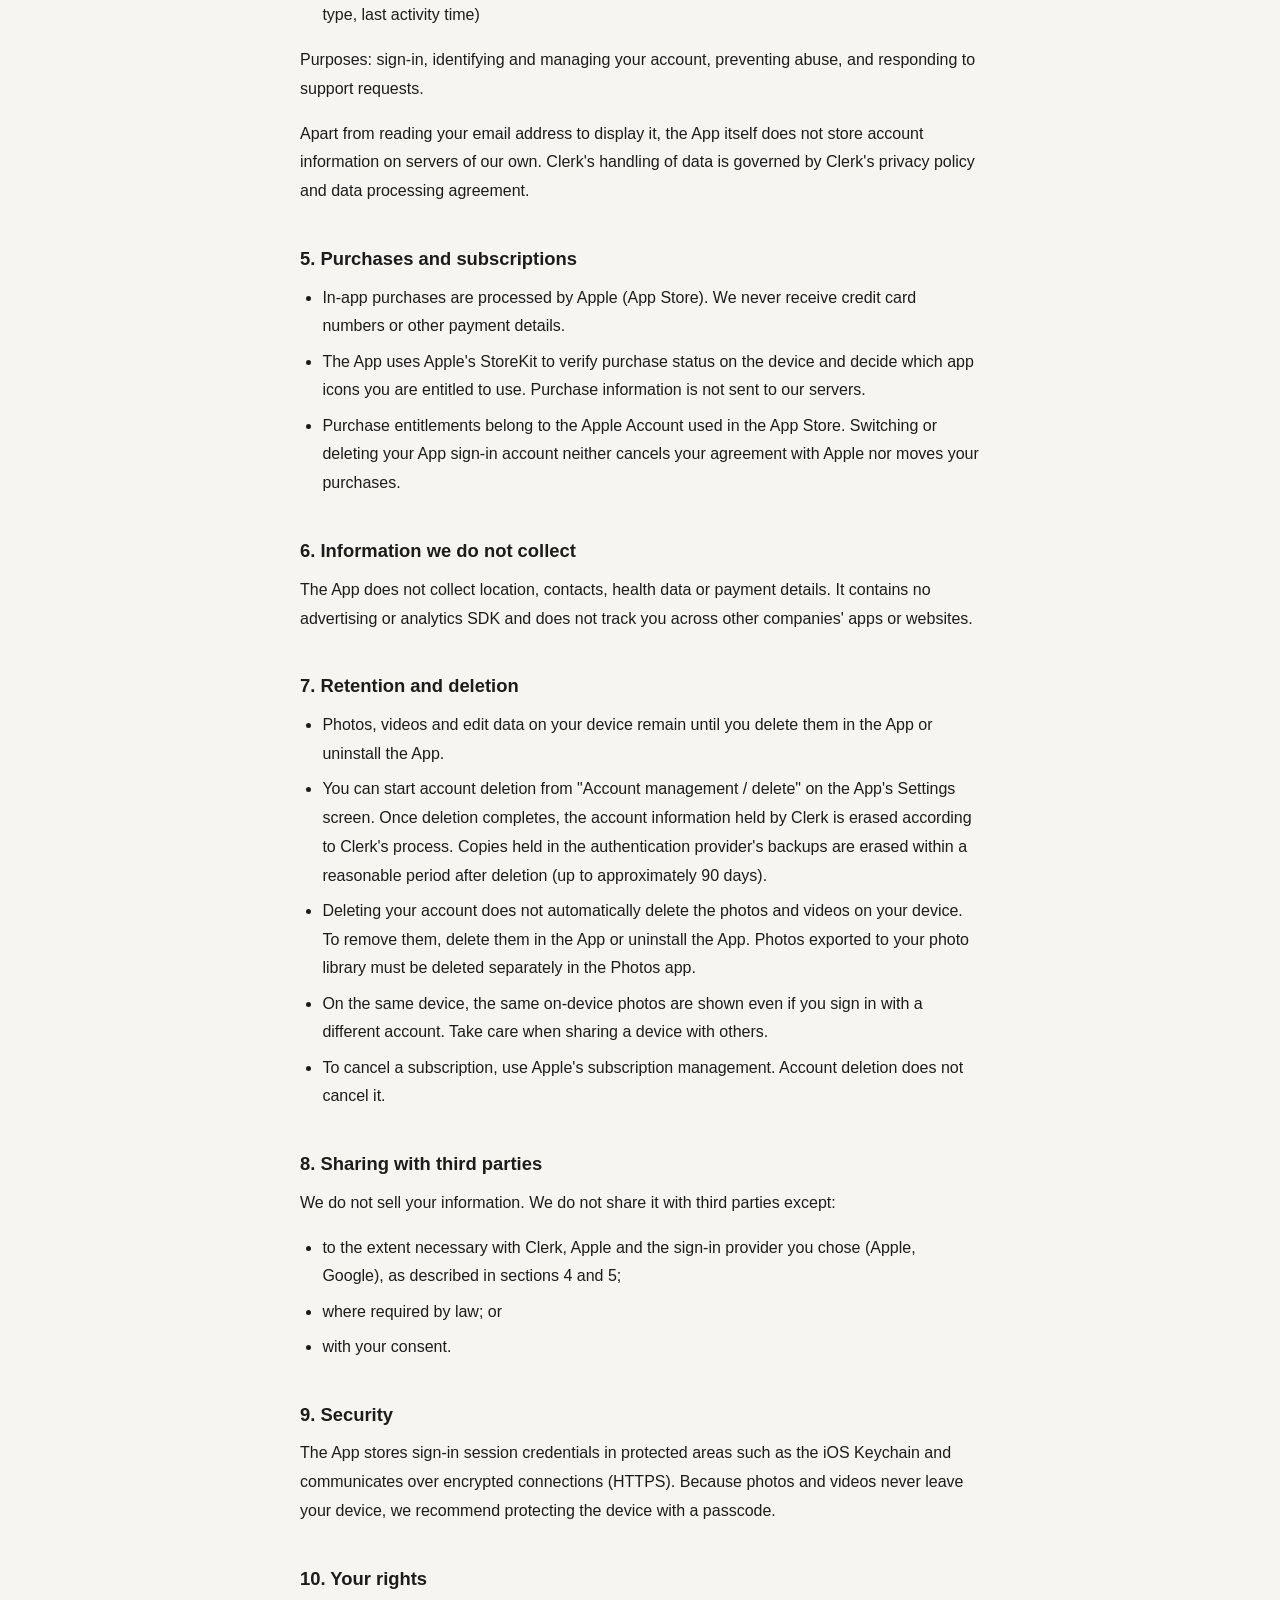
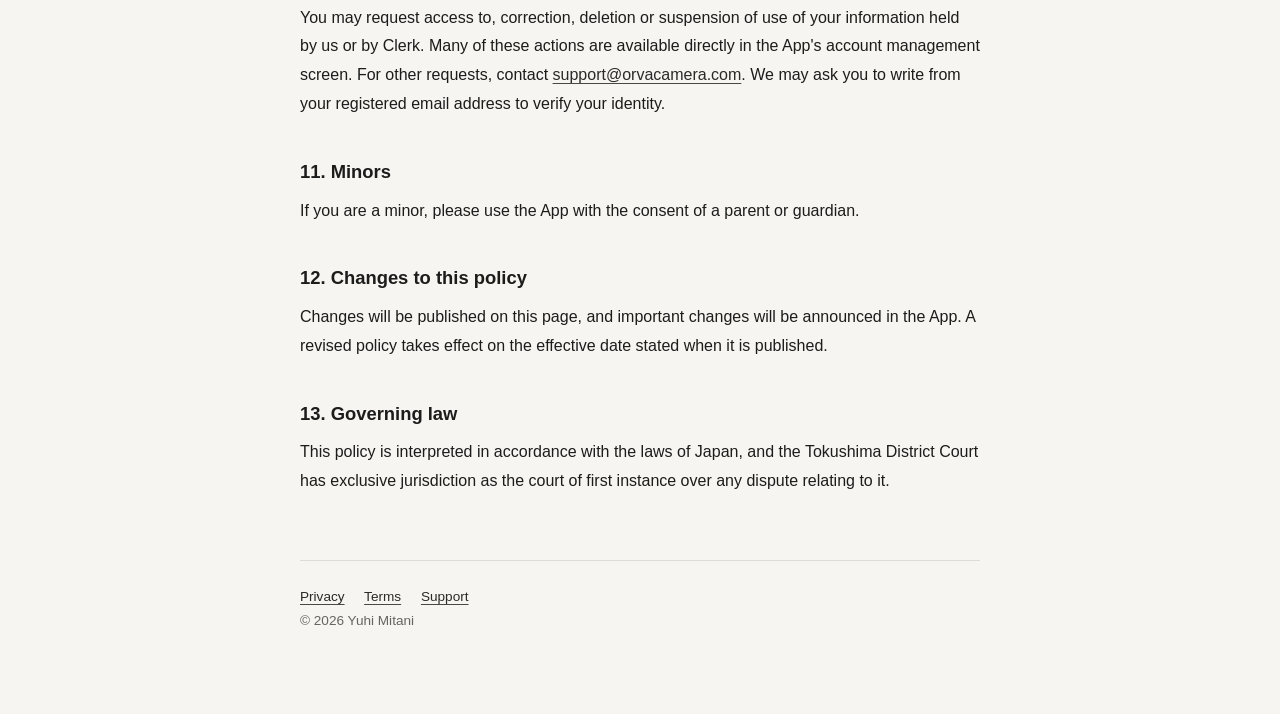
==== commit ae4b2468: "Remove the AI edit feature from the policy and terms" ====
--- a/privacy-en.html
+++ b/privacy-en.html
@@ -35,9 +35,7 @@
         <li>When you show a photo in a widget, the App and its widget extension use a shared on-device area (App Group) that holds a reduced-size thumbnail and summary values such as capture dates and daily counts. This shared area is not transmitted off the device either.</li>
         <li>Camera, microphone and photo library access are used only to capture, to record video with sound, and to import or save photos. You can change these permissions at any time in iOS Settings.</li>
         <li>Please take care before sharing photos that contain other people or embedded capture data such as location.</li>
-        <li><strong>AI edit (optional feature)</strong>: only when you open "AI編集" (AI edit) on a library photo and tap "生成する" (Generate), that photo (downscaled to at most 1536 px on the long side) and the edit you selected (erase, atmosphere or expand, with the selected area or factor) are sent through our server (a relay function hosted on Supabase) to the image editing API of OpenAI, L.L.C. Before the first use the App shows what will be sent and asks for your explicit consent, which you can withdraw in the App at any time.</li>
-        <li>AI edit requires sign-in and an active ORVA Membership. Our server does not store your photos; it records only your account identifier, the time, the edit type, whether it succeeded, and the Apple transaction identifier of your subscription (no name or payment details), to manage the monthly allowance and prevent abuse. Generation continues in the background after you close the App, and a local notification tells you when it is done. Results never overwrite the original and are saved to your photo library as a copy (if you have not allowed adding to Photos, the result stays inside the App until you save it). Notification text is composed on your device and is not sent anywhere.</li>
-        <li>OpenAI does not use images sent to its API to train its models and retains them for up to 30 days for abuse monitoring before deletion (per OpenAI's API data usage policy).</li>
+        <li>The App has no AI generation or AI editing features. Photos and videos are never sent to an external server or AI service. If a future version does so, we will update this policy before releasing it, state the recipient, the data sent and the purpose, and obtain your explicit consent.</li>
       </ul>
 
       <h2>4. Account information</h2>
@@ -69,14 +67,12 @@
         <li>Deleting your account does not automatically delete the photos and videos on your device. To remove them, delete them in the App or uninstall the App. Photos exported to your photo library must be deleted separately in the Photos app.</li>
         <li>On the same device, the same on-device photos are shown even if you sign in with a different account. Take care when sharing a device with others.</li>
         <li>To cancel a subscription, use Apple's subscription management. Account deletion does not cancel it.</li>
-        <li>AI edit usage records (account identifier, time, edit type, outcome) are kept for up to 13 months to manage allowances and then deleted. After account deletion, records tied to that identifier are deleted within a reasonable period.</li>
       </ul>
 
       <h2>8. Sharing with third parties</h2>
       <p>We do not sell your information. We do not share it with third parties except:</p>
       <ul>
         <li>to the extent necessary with Clerk, Apple and the sign-in provider you chose (Apple, Google), as described in sections 4 and 5;</li>
-        <li>for AI edit as described in section 3, at your request and with your consent, by sending the photo and edit selection through our hosting provider (Supabase Inc.) to OpenAI, L.L.C.;</li>
         <li>where required by law; or</li>
         <li>with your consent.</li>
       </ul>
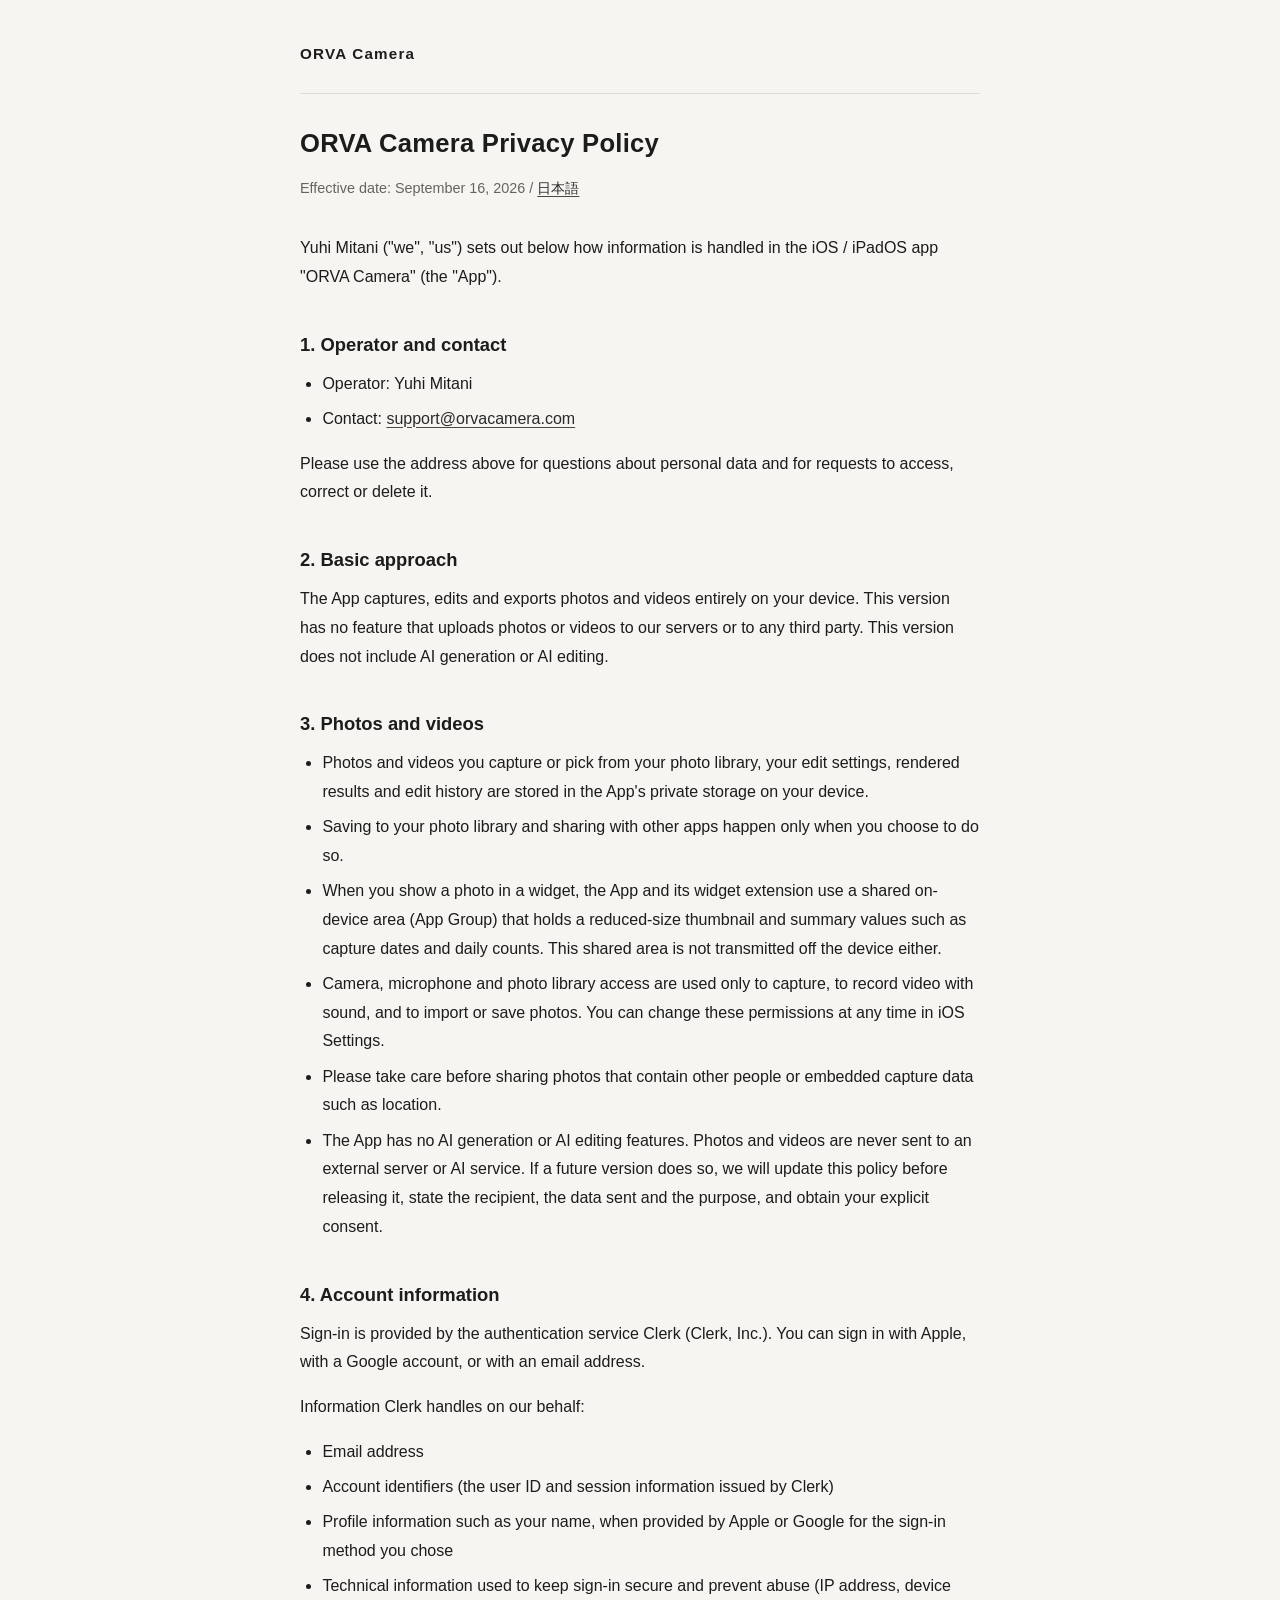
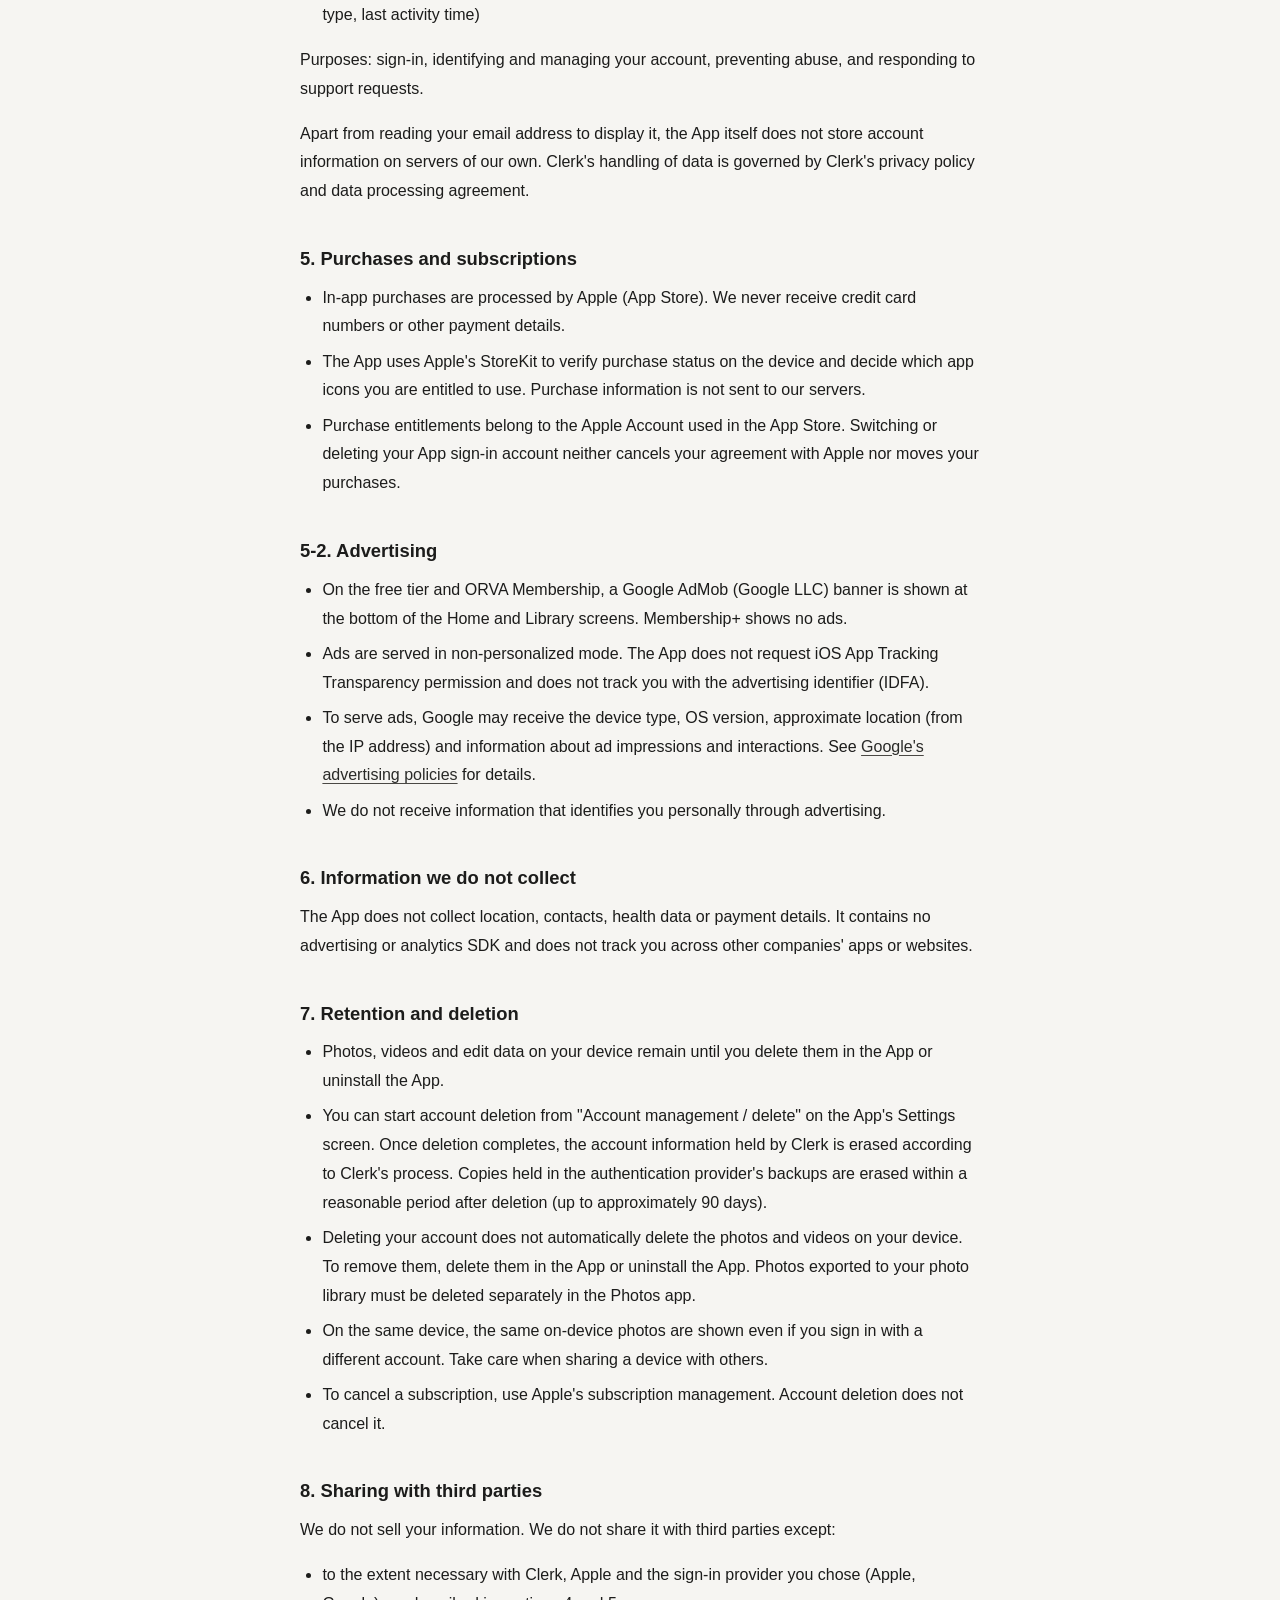
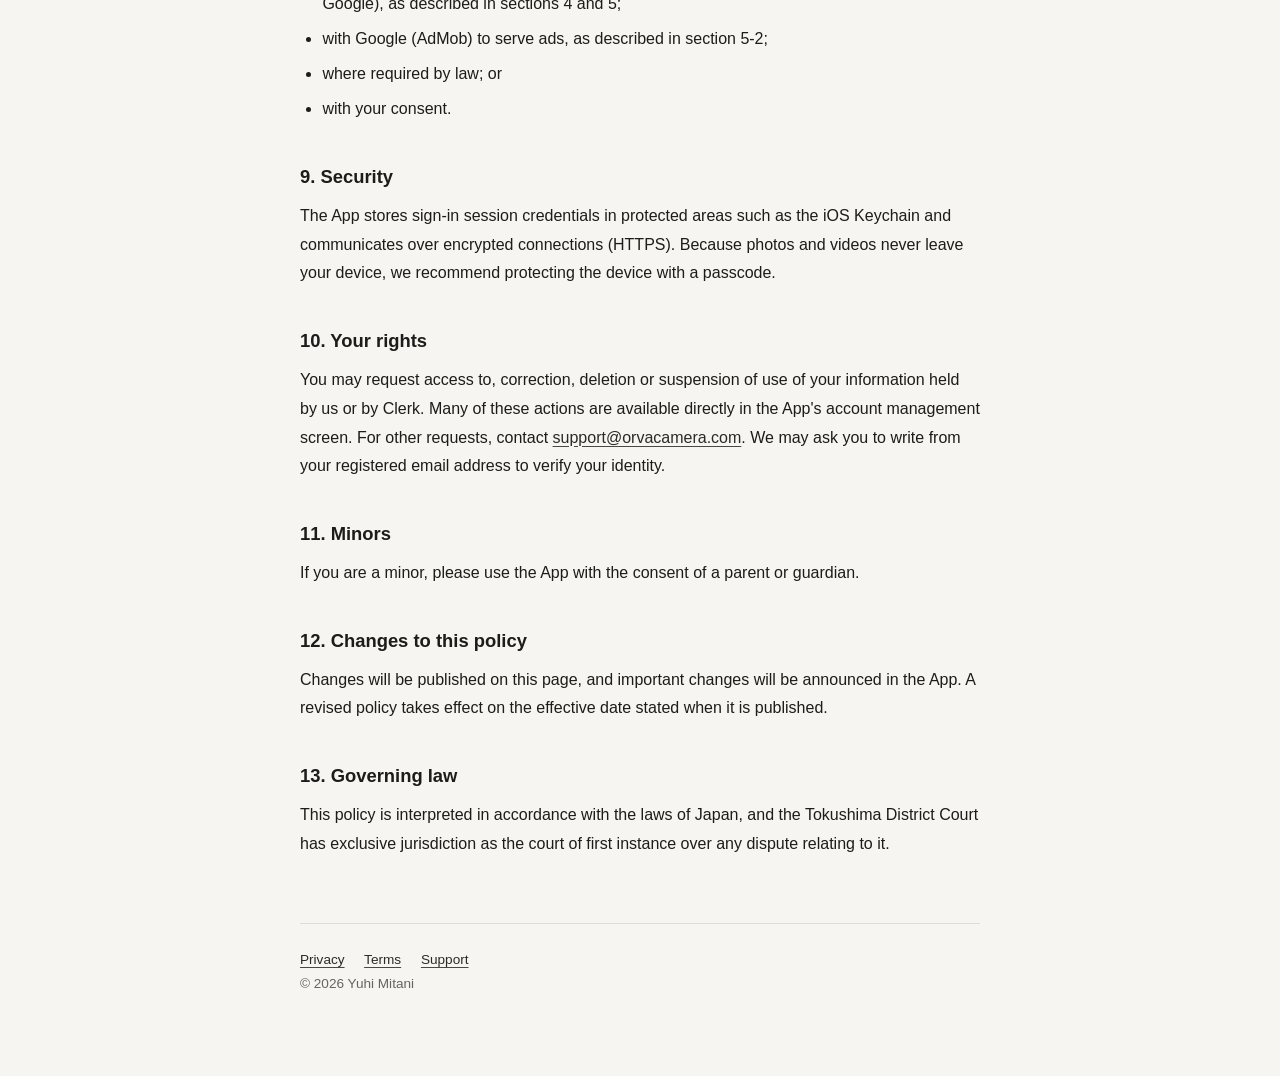
==== commit fe366651: "Free tier limits, Membership and Membership+, non-personalized ads" ====
--- a/privacy-en.html
+++ b/privacy-en.html
@@ -14,7 +14,7 @@
 
     <main>
       <h1>ORVA Camera Privacy Policy</h1>
-      <p class="meta">Effective date: September 15, 2026 / <a href="privacy.html">日本語</a></p>
+      <p class="meta">Effective date: September 16, 2026 / <a href="privacy.html">日本語</a></p>
 
       <p>Yuhi Mitani ("we", "us") sets out below how information is handled in the iOS / iPadOS app "ORVA Camera" (the "App").</p>
 
@@ -57,6 +57,14 @@
         <li>Purchase entitlements belong to the Apple Account used in the App Store. Switching or deleting your App sign-in account neither cancels your agreement with Apple nor moves your purchases.</li>
       </ul>
 
+      <h2>5-2. Advertising</h2>
+      <ul>
+        <li>On the free tier and ORVA Membership, a Google AdMob (Google LLC) banner is shown at the bottom of the Home and Library screens. Membership+ shows no ads.</li>
+        <li>Ads are served in non-personalized mode. The App does not request iOS App Tracking Transparency permission and does not track you with the advertising identifier (IDFA).</li>
+        <li>To serve ads, Google may receive the device type, OS version, approximate location (from the IP address) and information about ad impressions and interactions. See <a href="https://policies.google.com/technologies/ads" rel="noopener">Google's advertising policies</a> for details.</li>
+        <li>We do not receive information that identifies you personally through advertising.</li>
+      </ul>
+
       <h2>6. Information we do not collect</h2>
       <p>The App does not collect location, contacts, health data or payment details. It contains no advertising or analytics SDK and does not track you across other companies' apps or websites.</p>
 
@@ -73,6 +81,7 @@
       <p>We do not sell your information. We do not share it with third parties except:</p>
       <ul>
         <li>to the extent necessary with Clerk, Apple and the sign-in provider you chose (Apple, Google), as described in sections 4 and 5;</li>
+        <li>with Google (AdMob) to serve ads, as described in section 5-2;</li>
         <li>where required by law; or</li>
         <li>with your consent.</li>
       </ul>
